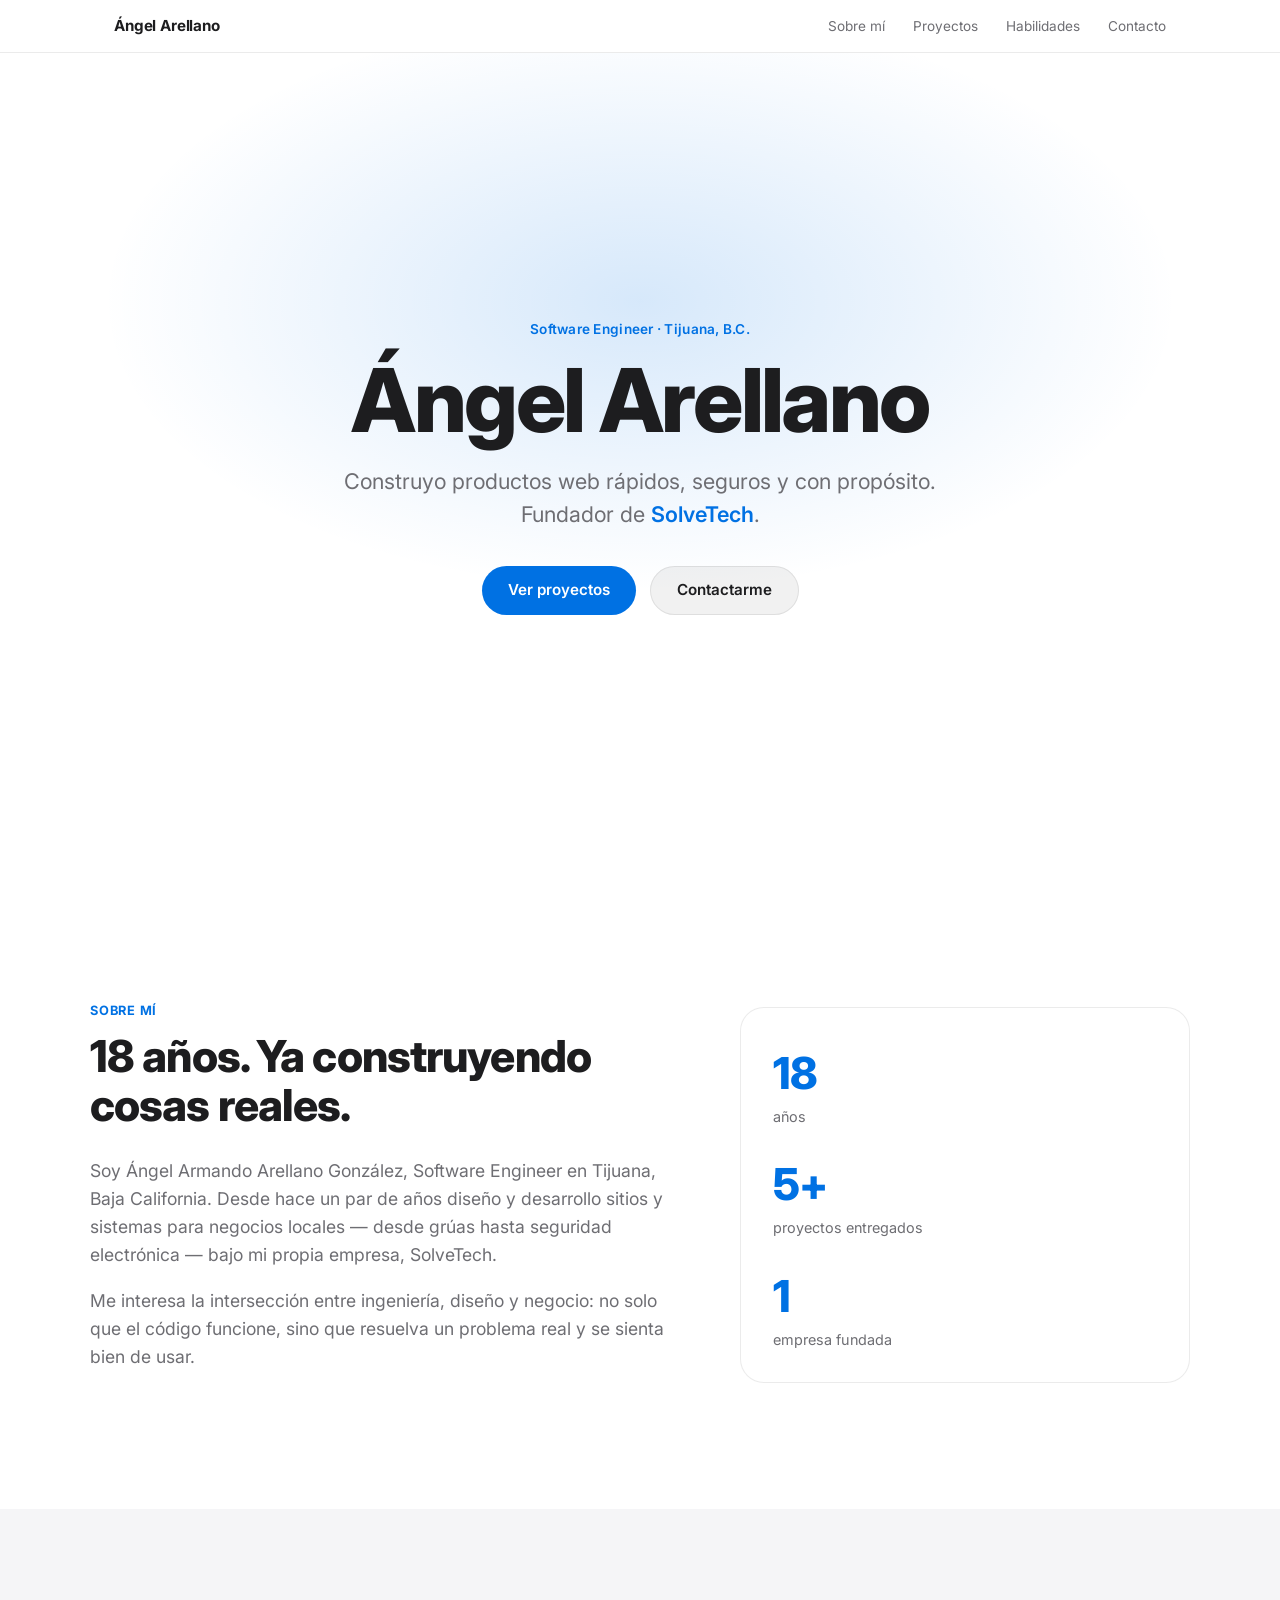
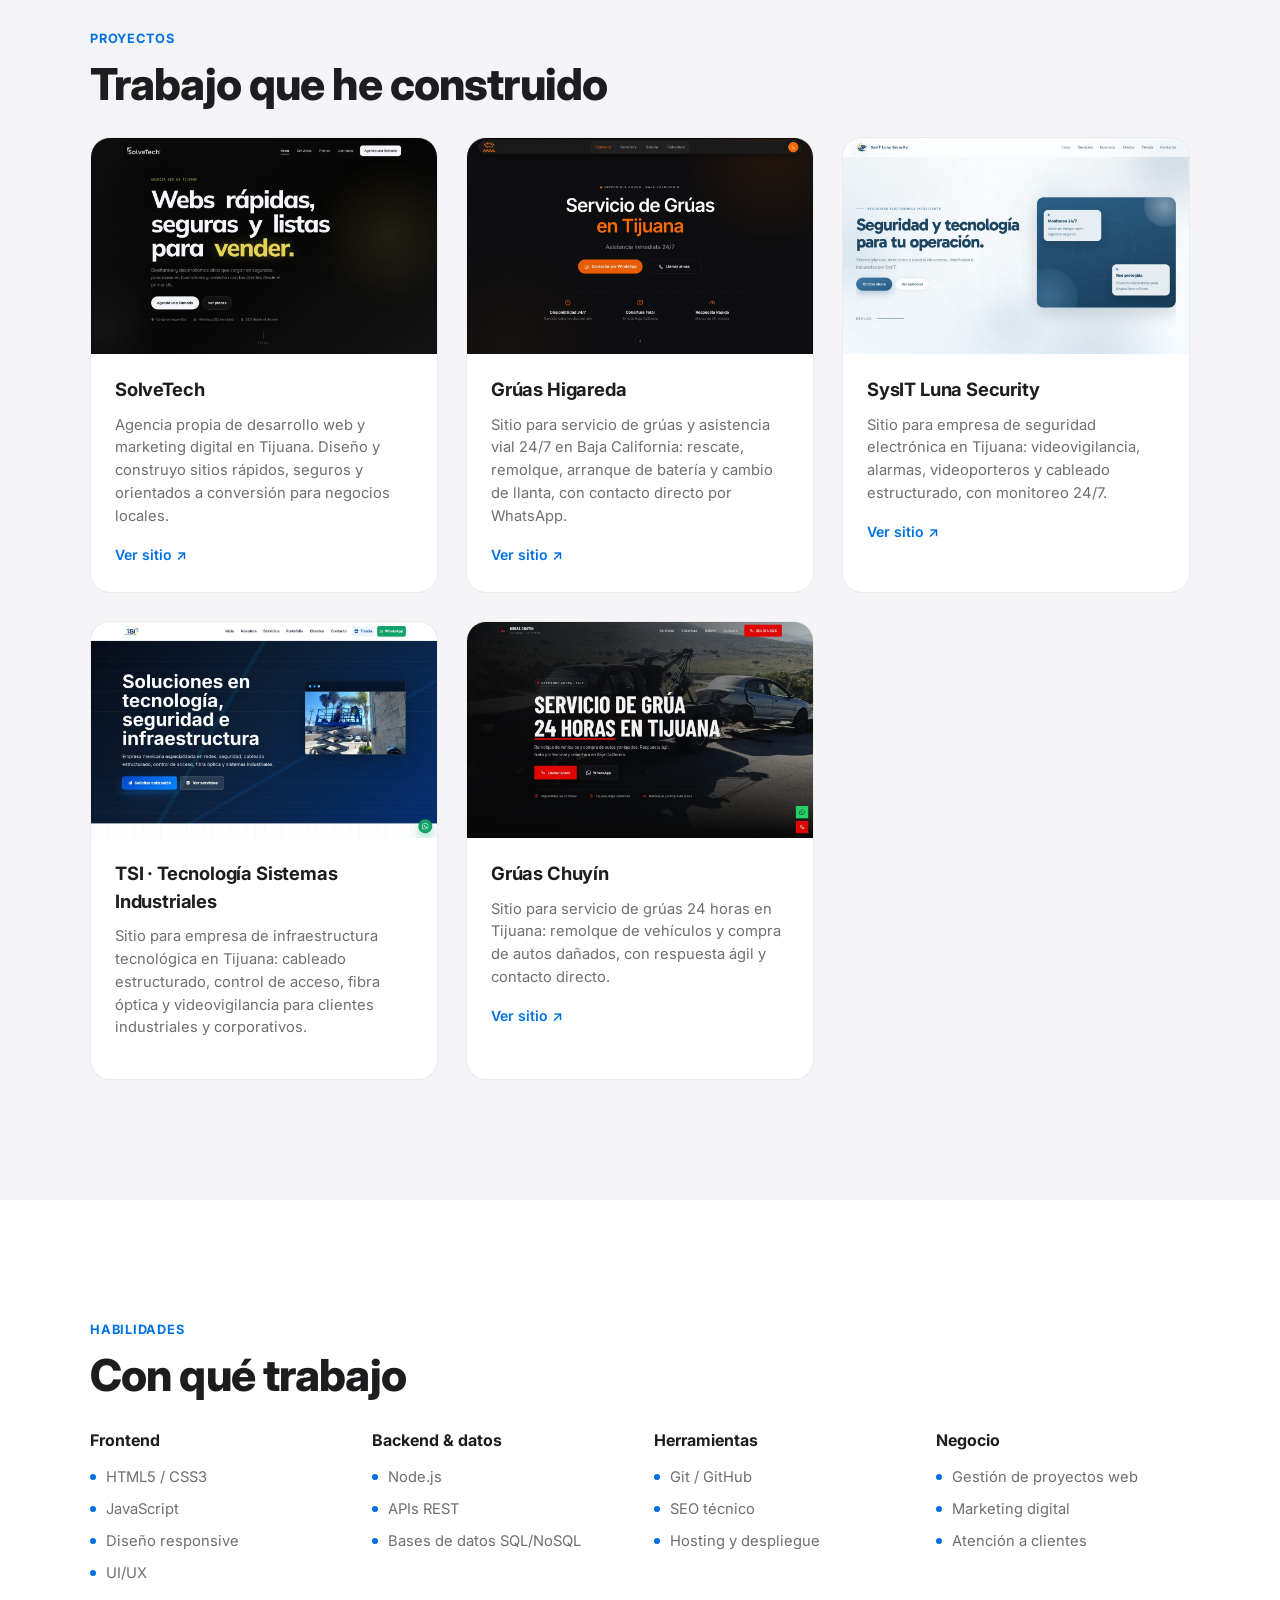
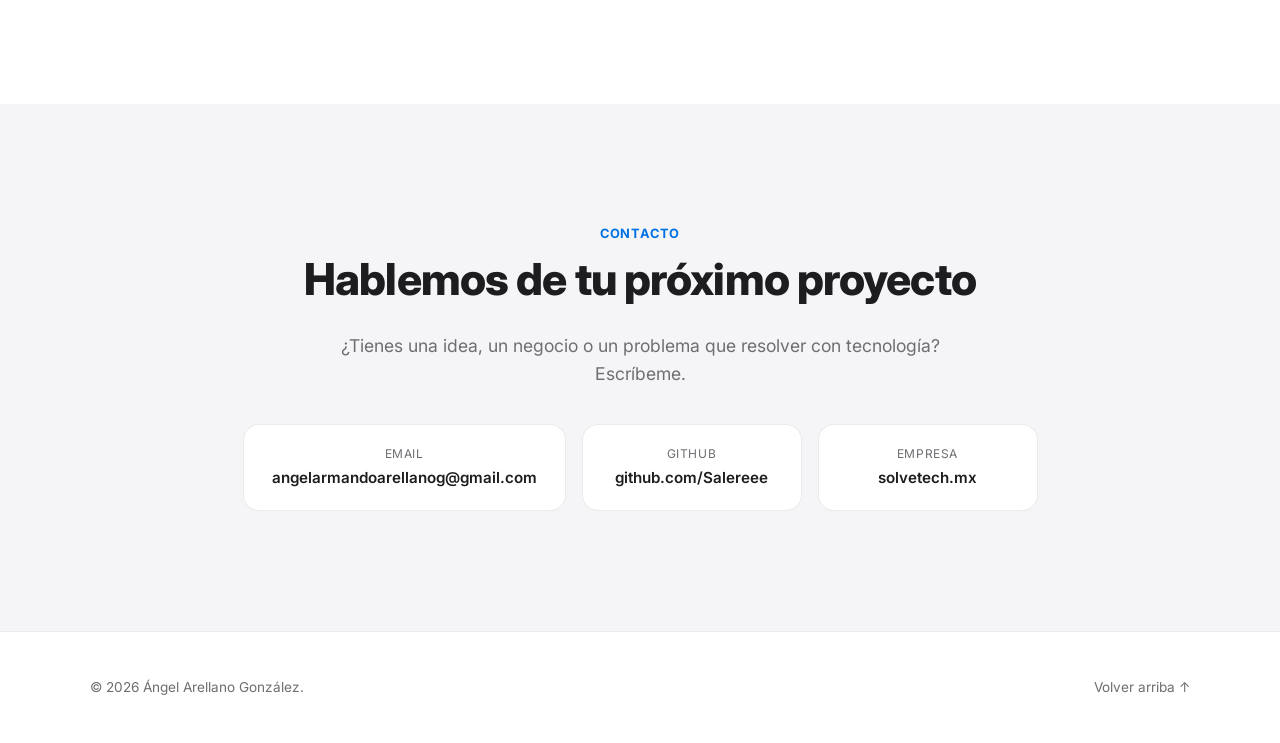
==== portfolio/index.html @ af3de3b6 "Agrega portafolio personal estilo Apple en /portfolio Sitio independiente con bio, proyectos (SolveT" ====
<!DOCTYPE html>
<html lang="es">
<head>
<meta charset="UTF-8">
<meta name="viewport" content="width=device-width, initial-scale=1.0">
<title>Ángel Arellano · Software Engineer</title>
<meta name="description" content="Portafolio personal de Ángel Armando Arellano González, Software Engineer y fundador de SolveTech, con sede en Tijuana, Baja California.">
<link rel="icon" href="../LogoTransparentecClaro.ico">
<link rel="preconnect" href="https://fonts.googleapis.com">
<link rel="preconnect" href="https://fonts.gstatic.com" crossorigin>
<link href="https://fonts.googleapis.com/css2?family=Inter:wght@400;500;600;700;800&display=swap" rel="stylesheet">
<link rel="stylesheet" href="styles.css">
</head>
<body>

<nav class="nav" id="nav">
  <div class="nav-inner">
    <a href="#top" class="nav-brand">Ángel Arellano</a>
    <button class="nav-toggle" id="navToggle" aria-label="Abrir menú" aria-expanded="false">
      <span></span><span></span><span></span>
    </button>
    <div class="nav-links" id="navLinks">
      <a href="#about">Sobre mí</a>
      <a href="#work">Proyectos</a>
      <a href="#skills">Habilidades</a>
      <a href="#contact">Contacto</a>
    </div>
  </div>
</nav>

<header class="hero" id="top">
  <div class="hero-inner">
    <p class="eyebrow reveal">Software Engineer · Tijuana, B.C.</p>
    <h1 class="hero-title reveal">Ángel Arellano</h1>
    <p class="hero-sub reveal">Construyo productos web rápidos, seguros y con propósito.<br>Fundador de <a href="https://solvetech.mx" target="_blank" rel="noopener">SolveTech</a>.</p>
    <div class="hero-actions reveal">
      <a href="#work" class="btn btn-primary">Ver proyectos</a>
      <a href="#contact" class="btn btn-secondary">Contactarme</a>
    </div>
  </div>
  <div class="hero-glow" aria-hidden="true"></div>
</header>

<main>

  <section class="section" id="about">
    <div class="section-inner about-grid">
      <div class="about-copy reveal">
        <p class="section-eyebrow">Sobre mí</p>
        <h2>18 años. Ya construyendo cosas reales.</h2>
        <p class="lead">Soy Ángel Armando Arellano González, Software Engineer en Tijuana, Baja California. Desde hace un par de años diseño y desarrollo sitios y sistemas para negocios locales — desde grúas hasta seguridad electrónica — bajo mi propia empresa, SolveTech.</p>
        <p class="lead">Me interesa la intersección entre ingeniería, diseño y negocio: no solo que el código funcione, sino que resuelva un problema real y se sienta bien de usar.</p>
      </div>
      <div class="about-card reveal">
        <div class="stat">
          <span class="stat-num">18</span>
          <span class="stat-label">años</span>
        </div>
        <div class="stat">
          <span class="stat-num">5+</span>
          <span class="stat-label">proyectos entregados</span>
        </div>
        <div class="stat">
          <span class="stat-num">1</span>
          <span class="stat-label">empresa fundada</span>
        </div>
      </div>
    </div>
  </section>

  <section class="section section-alt" id="work">
    <div class="section-inner">
      <p class="section-eyebrow reveal">Proyectos</p>
      <h2 class="reveal">Trabajo que he construido</h2>
      <div class="work-grid">

        <article class="work-card reveal">
          <a href="https://solvetech.mx" target="_blank" rel="noopener" class="work-media">
            <img src="assets/images/solvetech.jpg" alt="Sitio web de SolveTech" loading="lazy">
          </a>
          <div class="work-body">
            <h3>SolveTech</h3>
            <p>Agencia propia de desarrollo web y marketing digital en Tijuana. Diseño y construyo sitios rápidos, seguros y orientados a conversión para negocios locales.</p>
            <a href="https://solvetech.mx" target="_blank" rel="noopener" class="work-link">Ver sitio ↗</a>
          </div>
        </article>

        <article class="work-card reveal">
          <a href="https://gruashigareda.com" target="_blank" rel="noopener" class="work-media">
            <img src="assets/images/higareda.jpg" alt="Sitio web de Grúas Higareda" loading="lazy">
          </a>
          <div class="work-body">
            <h3>Grúas Higareda</h3>
            <p>Sitio para servicio de grúas y asistencia vial 24/7 en Baja California: rescate, remolque, arranque de batería y cambio de llanta, con contacto directo por WhatsApp.</p>
            <a href="https://gruashigareda.com" target="_blank" rel="noopener" class="work-link">Ver sitio ↗</a>
          </div>
        </article>

        <article class="work-card reveal">
          <a href="https://sysitseguridad.com.mx" target="_blank" rel="noopener" class="work-media">
            <img src="assets/images/sysit.jpg" alt="Sitio web de SysIT Luna Security" loading="lazy">
          </a>
          <div class="work-body">
            <h3>SysIT Luna Security</h3>
            <p>Sitio para empresa de seguridad electrónica en Tijuana: videovigilancia, alarmas, videoporteros y cableado estructurado, con monitoreo 24/7.</p>
            <a href="https://sysitseguridad.com.mx" target="_blank" rel="noopener" class="work-link">Ver sitio ↗</a>
          </div>
        </article>

        <article class="work-card reveal">
          <div class="work-media">
            <img src="assets/images/tsi.jpg" alt="Sitio web de TSI Tijuana" loading="lazy">
          </div>
          <div class="work-body">
            <h3>TSI · Tecnología Sistemas Industriales</h3>
            <p>Sitio para empresa de infraestructura tecnológica en Tijuana: cableado estructurado, control de acceso, fibra óptica y videovigilancia para clientes industriales y corporativos.</p>
          </div>
        </article>

        <article class="work-card reveal">
          <a href="https://gruaschuyin.com.mx" target="_blank" rel="noopener" class="work-media">
            <img src="assets/images/chuyin.jpg" alt="Sitio web de Grúas Chuyín" loading="lazy">
          </a>
          <div class="work-body">
            <h3>Grúas Chuyín</h3>
            <p>Sitio para servicio de grúas 24 horas en Tijuana: remolque de vehículos y compra de autos dañados, con respuesta ágil y contacto directo.</p>
            <a href="https://gruaschuyin.com.mx" target="_blank" rel="noopener" class="work-link">Ver sitio ↗</a>
          </div>
        </article>

      </div>
    </div>
  </section>

  <section class="section" id="skills">
    <div class="section-inner">
      <p class="section-eyebrow reveal">Habilidades</p>
      <h2 class="reveal">Con qué trabajo</h2>
      <div class="skills-grid">
        <div class="skill-group reveal">
          <h3>Frontend</h3>
          <ul>
            <li>HTML5 / CSS3</li>
            <li>JavaScript</li>
            <li>Diseño responsive</li>
            <li>UI/UX</li>
          </ul>
        </div>
        <div class="skill-group reveal">
          <h3>Backend & datos</h3>
          <ul>
            <li>Node.js</li>
            <li>APIs REST</li>
            <li>Bases de datos SQL/NoSQL</li>
          </ul>
        </div>
        <div class="skill-group reveal">
          <h3>Herramientas</h3>
          <ul>
            <li>Git / GitHub</li>
            <li>SEO técnico</li>
            <li>Hosting y despliegue</li>
          </ul>
        </div>
        <div class="skill-group reveal">
          <h3>Negocio</h3>
          <ul>
            <li>Gestión de proyectos web</li>
            <li>Marketing digital</li>
            <li>Atención a clientes</li>
          </ul>
        </div>
      </div>
    </div>
  </section>

  <section class="section section-alt" id="contact">
    <div class="section-inner contact-inner">
      <p class="section-eyebrow reveal">Contacto</p>
      <h2 class="reveal">Hablemos de tu próximo proyecto</h2>
      <p class="lead reveal">¿Tienes una idea, un negocio o un problema que resolver con tecnología? Escríbeme.</p>
      <div class="contact-links reveal">
        <a href="mailto:angelarmandoarellanog@gmail.com" class="contact-link">
          <span class="contact-label">Email</span>
          <span class="contact-value">angelarmandoarellanog@gmail.com</span>
        </a>
        <a href="https://github.com/Salereee" target="_blank" rel="noopener" class="contact-link">
          <span class="contact-label">GitHub</span>
          <span class="contact-value">github.com/Salereee</span>
        </a>
        <a href="https://solvetech.mx" target="_blank" rel="noopener" class="contact-link">
          <span class="contact-label">Empresa</span>
          <span class="contact-value">solvetech.mx</span>
        </a>
      </div>
    </div>
  </section>

</main>

<footer class="footer">
  <div class="section-inner footer-inner">
    <p>&copy; <span id="year"></span> Ángel Arellano González.</p>
    <a href="#top">Volver arriba ↑</a>
  </div>
</footer>

<script src="script.js"></script>
</body>
</html>
---- portfolio/styles.css ----
:root {
  --bg: #ffffff;
  --bg-alt: #f5f5f7;
  --text: #1d1d1f;
  --text-muted: #6e6e73;
  --accent: #0071e3;
  --border: rgba(0, 0, 0, 0.08);
  --card-bg: #ffffff;
  --nav-bg: rgba(255, 255, 255, 0.7);
  --ease-spring: cubic-bezier(0.22, 1, 0.36, 1);
  --ease-out: cubic-bezier(0.16, 1, 0.3, 1);
}

@media (prefers-color-scheme: dark) {
  :root:not([data-theme="light"]) {
    --bg: #000000;
    --bg-alt: #0a0a0c;
    --text: #f5f5f7;
    --text-muted: #a1a1a6;
    --accent: #2997ff;
    --border: rgba(255, 255, 255, 0.1);
    --card-bg: #131316;
    --nav-bg: rgba(0, 0, 0, 0.6);
  }
}

* { box-sizing: border-box; }

html { scroll-behavior: smooth; }

body {
  margin: 0;
  background: var(--bg);
  color: var(--text);
  font: 100%/1.5 "Inter", system-ui, -apple-system, "Segoe UI", sans-serif;
  -webkit-font-smoothing: antialiased;
}

a { color: inherit; text-decoration: none; }

img { max-width: 100%; display: block; }

/* ---------- Nav ---------- */

.nav {
  position: sticky;
  top: 0;
  z-index: 100;
  background: var(--nav-bg);
  backdrop-filter: blur(20px) saturate(180%);
  -webkit-backdrop-filter: blur(20px) saturate(180%);
  border-bottom: 1px solid var(--border);
}

.nav-inner {
  max-width: 1100px;
  margin: 0 auto;
  padding: 0 24px;
  height: 52px;
  display: flex;
  align-items: center;
  justify-content: space-between;
}

.nav-brand {
  font-weight: 700;
  font-size: 0.95rem;
  letter-spacing: -0.01em;
}

.nav-links {
  display: flex;
  gap: 28px;
}

.nav-links a {
  font-size: 0.85rem;
  color: var(--text-muted);
  transition: color 200ms var(--ease-out);
}

.nav-links a:hover { color: var(--text); }

.nav-toggle {
  display: none;
  flex-direction: column;
  gap: 4px;
  background: none;
  border: none;
  cursor: pointer;
  padding: 8px;
}

.nav-toggle span {
  width: 20px;
  height: 2px;
  background: var(--text);
  border-radius: 2px;
  transition: transform 250ms var(--ease-spring), opacity 200ms var(--ease-out);
}

/* ---------- Hero ---------- */

.hero {
  position: relative;
  min-height: 92vh;
  display: flex;
  align-items: center;
  justify-content: center;
  text-align: center;
  overflow: hidden;
  padding: 0 24px;
}

.hero-inner {
  position: relative;
  z-index: 2;
  max-width: 720px;
}

.hero-glow {
  position: absolute;
  inset: 0;
  z-index: 1;
  background: radial-gradient(60% 50% at 50% 30%, color-mix(in srgb, var(--accent) 16%, transparent), transparent 70%);
  pointer-events: none;
}

.eyebrow {
  font-size: 0.85rem;
  font-weight: 600;
  letter-spacing: 0.02em;
  color: var(--accent);
  margin: 0 0 16px;
}

.hero-title {
  font-size: clamp(3rem, 9vw, 5.5rem);
  font-weight: 800;
  line-height: 1.02;
  letter-spacing: -0.03em;
  margin: 0 0 20px;
}

.hero-sub {
  font-size: clamp(1.05rem, 2vw, 1.35rem);
  color: var(--text-muted);
  line-height: 1.5;
  margin: 0 0 36px;
}

.hero-sub a {
  color: var(--accent);
  font-weight: 600;
}

.hero-actions {
  display: flex;
  gap: 14px;
  justify-content: center;
  flex-wrap: wrap;
}

/* ---------- Buttons ---------- */

.btn {
  display: inline-flex;
  align-items: center;
  justify-content: center;
  padding: 12px 26px;
  border-radius: 980px;
  font-size: 0.95rem;
  font-weight: 600;
  transition: transform 300ms var(--ease-spring), background 200ms var(--ease-out), opacity 200ms var(--ease-out);
}

.btn:active { transform: scale(0.96); }

.btn-primary {
  background: var(--accent);
  color: #fff;
}

.btn-primary:hover { opacity: 0.88; }

.btn-secondary {
  background: color-mix(in srgb, var(--text) 6%, transparent);
  color: var(--text);
  border: 1px solid var(--border);
}

.btn-secondary:hover { background: color-mix(in srgb, var(--text) 10%, transparent); }

/* ---------- Sections ---------- */

.section { padding: 120px 24px; }

.section-alt { background: var(--bg-alt); }

.section-inner { max-width: 1100px; margin: 0 auto; }

.section-eyebrow {
  font-size: 0.8rem;
  font-weight: 700;
  text-transform: uppercase;
  letter-spacing: 0.06em;
  color: var(--accent);
  margin: 0 0 12px;
}

h2 {
  font-size: clamp(1.9rem, 4vw, 2.75rem);
  font-weight: 800;
  letter-spacing: -0.02em;
  line-height: 1.1;
  margin: 0 0 28px;
}

.lead {
  font-size: 1.1rem;
  color: var(--text-muted);
  max-width: 640px;
  line-height: 1.6;
}

/* ---------- About ---------- */

.about-grid {
  display: grid;
  grid-template-columns: 1.3fr 1fr;
  gap: 64px;
  align-items: center;
}

.about-card {
  display: flex;
  flex-direction: column;
  gap: 24px;
  background: var(--card-bg);
  border: 1px solid var(--border);
  border-radius: 24px;
  padding: 32px;
}

.stat { display: flex; flex-direction: column; }

.stat-num {
  font-size: 2.75rem;
  font-weight: 800;
  letter-spacing: -0.02em;
  color: var(--accent);
}

.stat-label {
  font-size: 0.9rem;
  color: var(--text-muted);
}

/* ---------- Work ---------- */

.work-grid {
  display: grid;
  grid-template-columns: repeat(auto-fit, minmax(300px, 1fr));
  gap: 28px;
}

.work-card {
  background: var(--card-bg);
  border: 1px solid var(--border);
  border-radius: 20px;
  overflow: hidden;
  transition: transform 350ms var(--ease-spring), box-shadow 350ms var(--ease-out);
}

.work-card:hover {
  transform: translateY(-4px);
  box-shadow: 0 20px 40px rgba(0, 0, 0, 0.12);
}

.work-media { display: block; aspect-ratio: 16 / 10; overflow: hidden; }

.work-media img {
  width: 100%;
  height: 100%;
  object-fit: cover;
  object-position: top;
  transition: transform 500ms var(--ease-out);
}

.work-card:hover .work-media img { transform: scale(1.04); }

.work-body { padding: 22px 24px 26px; }

.work-body h3 {
  font-size: 1.15rem;
  font-weight: 700;
  letter-spacing: -0.01em;
  margin: 0 0 10px;
}

.work-body p {
  font-size: 0.92rem;
  color: var(--text-muted);
  line-height: 1.55;
  margin: 0 0 14px;
}

.work-link {
  font-size: 0.88rem;
  font-weight: 600;
  color: var(--accent);
}

/* ---------- Skills ---------- */

.skills-grid {
  display: grid;
  grid-template-columns: repeat(auto-fit, minmax(200px, 1fr));
  gap: 28px;
}

.skill-group h3 {
  font-size: 1rem;
  font-weight: 700;
  margin: 0 0 14px;
}

.skill-group ul {
  list-style: none;
  margin: 0;
  padding: 0;
  display: flex;
  flex-direction: column;
  gap: 10px;
}

.skill-group li {
  font-size: 0.92rem;
  color: var(--text-muted);
  padding-left: 16px;
  position: relative;
}

.skill-group li::before {
  content: "";
  position: absolute;
  left: 0;
  top: 0.55em;
  width: 6px;
  height: 6px;
  border-radius: 50%;
  background: var(--accent);
}

/* ---------- Contact ---------- */

.contact-inner { text-align: center; }

.contact-inner .lead { margin-left: auto; margin-right: auto; }

.contact-links {
  display: flex;
  flex-wrap: wrap;
  gap: 16px;
  justify-content: center;
  margin-top: 36px;
}

.contact-link {
  display: flex;
  flex-direction: column;
  gap: 4px;
  padding: 20px 28px;
  border-radius: 16px;
  background: var(--card-bg);
  border: 1px solid var(--border);
  min-width: 220px;
  transition: transform 300ms var(--ease-spring), border-color 200ms var(--ease-out);
}

.contact-link:hover {
  transform: translateY(-3px);
  border-color: var(--accent);
}

.contact-label {
  font-size: 0.75rem;
  text-transform: uppercase;
  letter-spacing: 0.05em;
  color: var(--text-muted);
}

.contact-value {
  font-size: 0.95rem;
  font-weight: 600;
}

/* ---------- Footer ---------- */

.footer { border-top: 1px solid var(--border); padding: 32px 24px; }

.footer-inner {
  display: flex;
  justify-content: space-between;
  align-items: center;
  flex-wrap: wrap;
  gap: 12px;
  font-size: 0.85rem;
  color: var(--text-muted);
}

/* ---------- Reveal on scroll ---------- */

.reveal {
  opacity: 0;
  transform: translateY(24px);
  transition: opacity 700ms var(--ease-out), transform 700ms var(--ease-spring);
}

.reveal.is-visible {
  opacity: 1;
  transform: translateY(0);
}

/* ---------- Responsive ---------- */

@media (max-width: 720px) {
  .nav-links {
    position: absolute;
    top: 52px;
    left: 0;
    right: 0;
    background: var(--nav-bg);
    backdrop-filter: blur(20px);
    -webkit-backdrop-filter: blur(20px);
    flex-direction: column;
    padding: 16px 24px 24px;
    gap: 18px;
    border-bottom: 1px solid var(--border);
    transform: translateY(-8px);
    opacity: 0;
    pointer-events: none;
    transition: transform 300ms var(--ease-spring), opacity 250ms var(--ease-out);
  }

  .nav-links.is-open {
    transform: translateY(0);
    opacity: 1;
    pointer-events: auto;
  }

  .nav-toggle { display: flex; }

  .about-grid { grid-template-columns: 1fr; gap: 40px; }

  .section { padding: 80px 20px; }
}

/* ---------- Reduced motion & transparency ---------- */

@media (prefers-reduced-motion: reduce) {
  html { scroll-behavior: auto; }

  .reveal {
    transition: opacity 200ms ease;
    transform: none;
  }

  .work-card,
  .btn,
  .contact-link,
  .work-media img,
  .nav-toggle span {
    transition: opacity 200ms ease !important;
    transform: none !important;
  }
}

@media (prefers-reduced-transparency: reduce) {
  .nav,
  .nav-links {
    backdrop-filter: none;
    -webkit-backdrop-filter: none;
    background: var(--bg);
  }
}
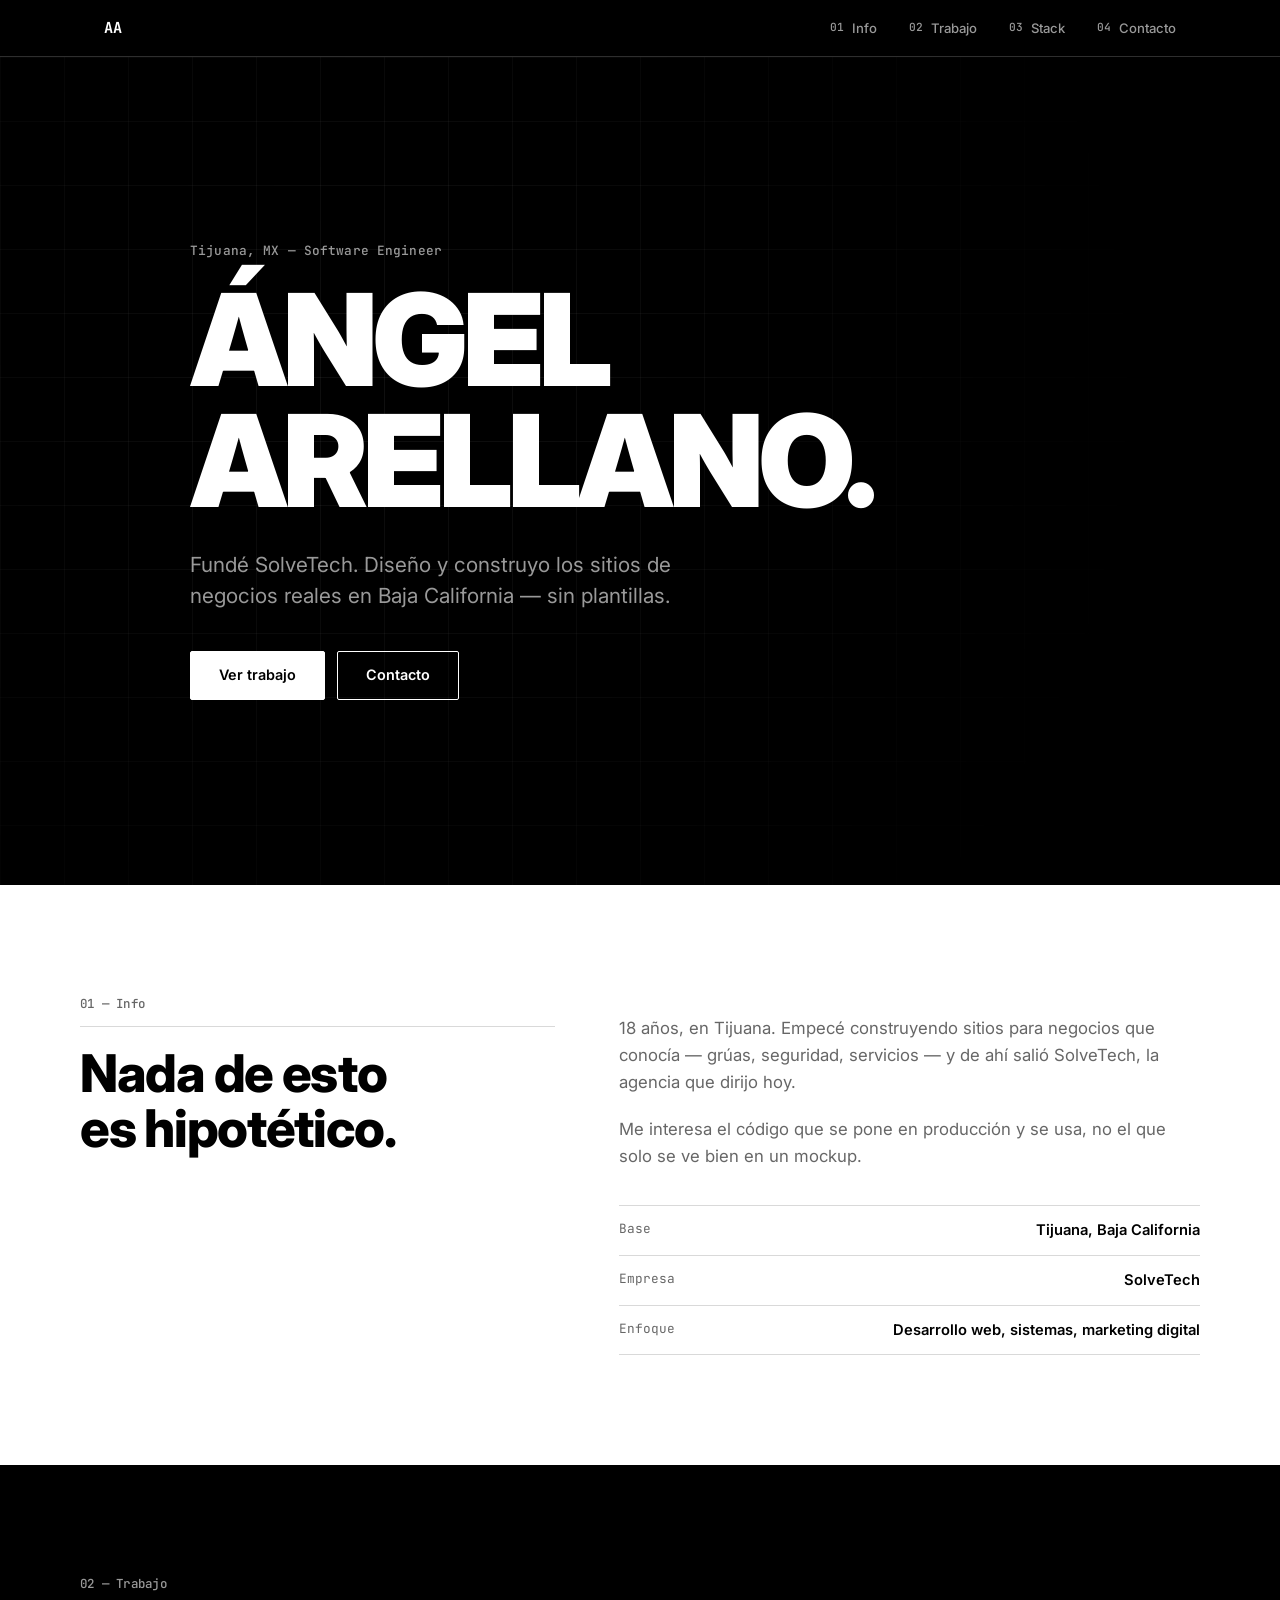
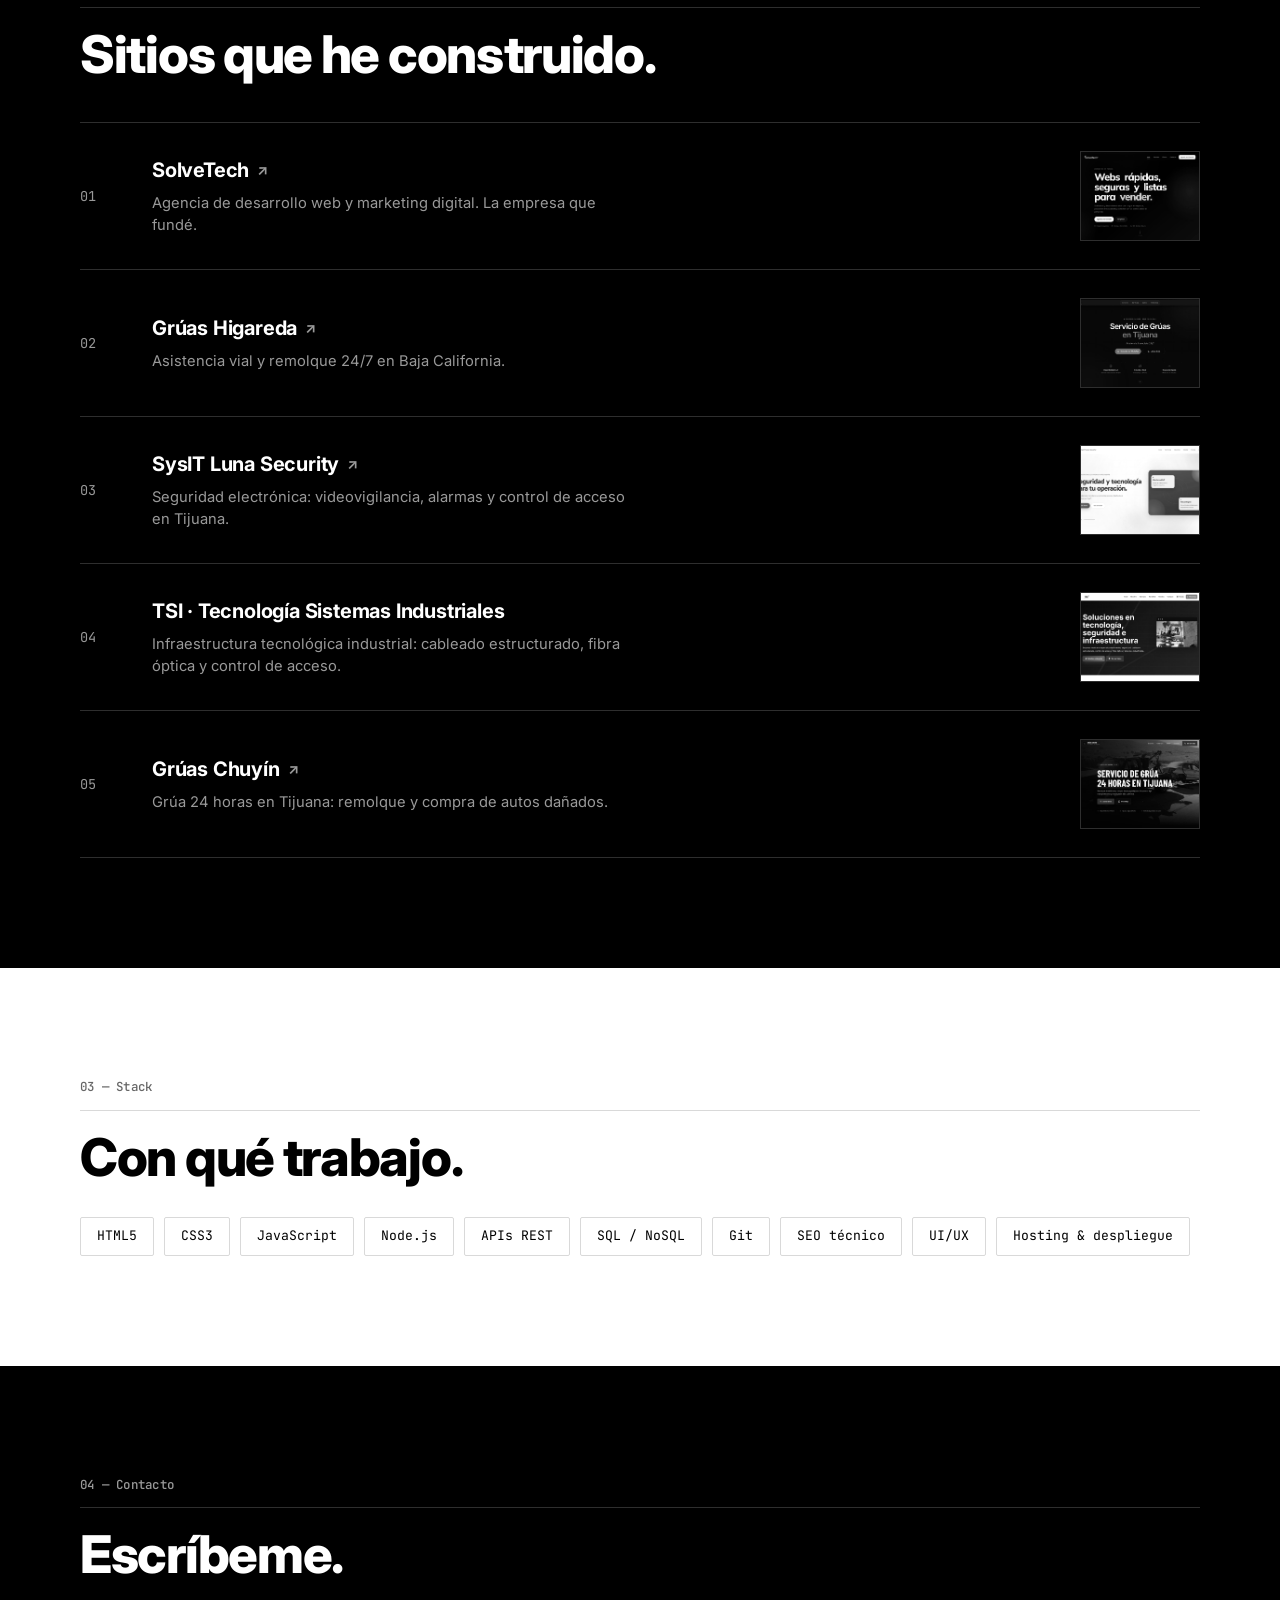
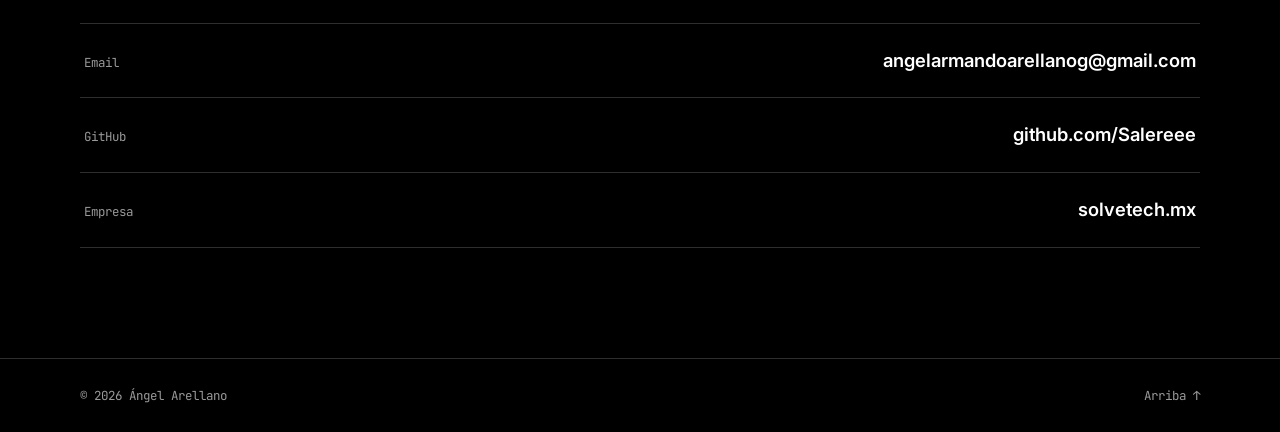
==== commit 69d1fda4: "Rediseña el portafolio: estilo editorial blanco/negro Reemplaza la paleta azul/glass y las tarjetas " ====
--- a/portfolio/index.html
+++ b/portfolio/index.html
@@ -3,196 +3,173 @@
 <head>
 <meta charset="UTF-8">
 <meta name="viewport" content="width=device-width, initial-scale=1.0">
-<title>Ángel Arellano · Software Engineer</title>
-<meta name="description" content="Portafolio personal de Ángel Armando Arellano González, Software Engineer y fundador de SolveTech, con sede en Tijuana, Baja California.">
+<title>Ángel Arellano</title>
+<meta name="description" content="Ángel Arellano — Software Engineer en Tijuana. Fundador de SolveTech.">
 <link rel="icon" href="../LogoTransparentecClaro.ico">
 <link rel="preconnect" href="https://fonts.googleapis.com">
 <link rel="preconnect" href="https://fonts.gstatic.com" crossorigin>
-<link href="https://fonts.googleapis.com/css2?family=Inter:wght@400;500;600;700;800&display=swap" rel="stylesheet">
+<link href="https://fonts.googleapis.com/css2?family=Inter:wght@400;500;600;800;900&family=JetBrains+Mono:wght@400;500;700&display=swap" rel="stylesheet">
 <link rel="stylesheet" href="styles.css">
 </head>
 <body>
 
 <nav class="nav" id="nav">
   <div class="nav-inner">
-    <a href="#top" class="nav-brand">Ángel Arellano</a>
+    <a href="#top" class="nav-brand">AA</a>
     <button class="nav-toggle" id="navToggle" aria-label="Abrir menú" aria-expanded="false">
-      <span></span><span></span><span></span>
+      <span></span><span></span>
     </button>
     <div class="nav-links" id="navLinks">
-      <a href="#about">Sobre mí</a>
-      <a href="#work">Proyectos</a>
-      <a href="#skills">Habilidades</a>
-      <a href="#contact">Contacto</a>
+      <a href="#about"><span class="idx">01</span>Info</a>
+      <a href="#work"><span class="idx">02</span>Trabajo</a>
+      <a href="#stack"><span class="idx">03</span>Stack</a>
+      <a href="#contact"><span class="idx">04</span>Contacto</a>
     </div>
   </div>
 </nav>
 
 <header class="hero" id="top">
+  <div class="hero-grid" aria-hidden="true"></div>
   <div class="hero-inner">
-    <p class="eyebrow reveal">Software Engineer · Tijuana, B.C.</p>
-    <h1 class="hero-title reveal">Ángel Arellano</h1>
-    <p class="hero-sub reveal">Construyo productos web rápidos, seguros y con propósito.<br>Fundador de <a href="https://solvetech.mx" target="_blank" rel="noopener">SolveTech</a>.</p>
+    <p class="mono eyebrow reveal">Tijuana, MX — Software Engineer</p>
+    <h1 class="hero-title reveal">Ángel<br>Arellano.</h1>
+    <p class="hero-sub reveal">Fundé SolveTech. Diseño y construyo los sitios de negocios reales en Baja California — sin plantillas.</p>
     <div class="hero-actions reveal">
-      <a href="#work" class="btn btn-primary">Ver proyectos</a>
-      <a href="#contact" class="btn btn-secondary">Contactarme</a>
+      <a href="#work" class="btn btn-solid">Ver trabajo</a>
+      <a href="#contact" class="btn btn-line">Contacto</a>
     </div>
   </div>
-  <div class="hero-glow" aria-hidden="true"></div>
 </header>
 
 <main>
 
-  <section class="section" id="about">
+  <section class="section section-light" id="about">
     <div class="section-inner about-grid">
+      <div class="reveal">
+        <p class="mono section-eyebrow">01 — Info</p>
+        <h2>Nada de esto es hipotético.</h2>
+      </div>
       <div class="about-copy reveal">
-        <p class="section-eyebrow">Sobre mí</p>
-        <h2>18 años. Ya construyendo cosas reales.</h2>
-        <p class="lead">Soy Ángel Armando Arellano González, Software Engineer en Tijuana, Baja California. Desde hace un par de años diseño y desarrollo sitios y sistemas para negocios locales — desde grúas hasta seguridad electrónica — bajo mi propia empresa, SolveTech.</p>
-        <p class="lead">Me interesa la intersección entre ingeniería, diseño y negocio: no solo que el código funcione, sino que resuelva un problema real y se sienta bien de usar.</p>
-      </div>
-      <div class="about-card reveal">
-        <div class="stat">
-          <span class="stat-num">18</span>
-          <span class="stat-label">años</span>
-        </div>
-        <div class="stat">
-          <span class="stat-num">5+</span>
-          <span class="stat-label">proyectos entregados</span>
-        </div>
-        <div class="stat">
-          <span class="stat-num">1</span>
-          <span class="stat-label">empresa fundada</span>
-        </div>
+        <p class="lead">18 años, en Tijuana. Empecé construyendo sitios para negocios que conocía — grúas, seguridad, servicios — y de ahí salió SolveTech, la agencia que dirijo hoy.</p>
+        <p class="lead">Me interesa el código que se pone en producción y se usa, no el que solo se ve bien en un mockup.</p>
+        <dl class="facts">
+          <div class="facts-row"><dt>Base</dt><dd>Tijuana, Baja California</dd></div>
+          <div class="facts-row"><dt>Empresa</dt><dd>SolveTech</dd></div>
+          <div class="facts-row"><dt>Enfoque</dt><dd>Desarrollo web, sistemas, marketing digital</dd></div>
+        </dl>
       </div>
     </div>
   </section>
 
-  <section class="section section-alt" id="work">
+  <section class="section" id="work">
     <div class="section-inner">
-      <p class="section-eyebrow reveal">Proyectos</p>
-      <h2 class="reveal">Trabajo que he construido</h2>
-      <div class="work-grid">
+      <p class="mono section-eyebrow reveal">02 — Trabajo</p>
+      <h2 class="reveal">Sitios que he construido.</h2>
 
-        <article class="work-card reveal">
-          <a href="https://solvetech.mx" target="_blank" rel="noopener" class="work-media">
-            <img src="assets/images/solvetech.jpg" alt="Sitio web de SolveTech" loading="lazy">
+      <ul class="work-list">
+
+        <li class="work-row reveal">
+          <span class="work-idx mono">01</span>
+          <div class="work-main">
+            <h3><a href="https://solvetech.mx" target="_blank" rel="noopener">SolveTech <span class="arrow">↗</span></a></h3>
+            <p>Agencia de desarrollo web y marketing digital. La empresa que fundé.</p>
+          </div>
+          <a href="https://solvetech.mx" target="_blank" rel="noopener" class="work-thumb">
+            <img src="assets/images/solvetech.jpg" alt="SolveTech" loading="lazy">
           </a>
-          <div class="work-body">
-            <h3>SolveTech</h3>
-            <p>Agencia propia de desarrollo web y marketing digital en Tijuana. Diseño y construyo sitios rápidos, seguros y orientados a conversión para negocios locales.</p>
-            <a href="https://solvetech.mx" target="_blank" rel="noopener" class="work-link">Ver sitio ↗</a>
+        </li>
+
+        <li class="work-row reveal">
+          <span class="work-idx mono">02</span>
+          <div class="work-main">
+            <h3><a href="https://gruashigareda.com" target="_blank" rel="noopener">Grúas Higareda <span class="arrow">↗</span></a></h3>
+            <p>Asistencia vial y remolque 24/7 en Baja California.</p>
           </div>
-        </article>
+          <a href="https://gruashigareda.com" target="_blank" rel="noopener" class="work-thumb">
+            <img src="assets/images/higareda.jpg" alt="Grúas Higareda" loading="lazy">
+          </a>
+        </li>
 
-        <article class="work-card reveal">
-          <a href="https://gruashigareda.com" target="_blank" rel="noopener" class="work-media">
-            <img src="assets/images/higareda.jpg" alt="Sitio web de Grúas Higareda" loading="lazy">
+        <li class="work-row reveal">
+          <span class="work-idx mono">03</span>
+          <div class="work-main">
+            <h3><a href="https://sysitseguridad.com.mx" target="_blank" rel="noopener">SysIT Luna Security <span class="arrow">↗</span></a></h3>
+            <p>Seguridad electrónica: videovigilancia, alarmas y control de acceso en Tijuana.</p>
+          </div>
+          <a href="https://sysitseguridad.com.mx" target="_blank" rel="noopener" class="work-thumb">
+            <img src="assets/images/sysit.jpg" alt="SysIT Luna Security" loading="lazy">
           </a>
-          <div class="work-body">
-            <h3>Grúas Higareda</h3>
-            <p>Sitio para servicio de grúas y asistencia vial 24/7 en Baja California: rescate, remolque, arranque de batería y cambio de llanta, con contacto directo por WhatsApp.</p>
-            <a href="https://gruashigareda.com" target="_blank" rel="noopener" class="work-link">Ver sitio ↗</a>
+        </li>
+
+        <li class="work-row reveal">
+          <span class="work-idx mono">04</span>
+          <div class="work-main">
+            <h3>TSI · Tecnología Sistemas Industriales</h3>
+            <p>Infraestructura tecnológica industrial: cableado estructurado, fibra óptica y control de acceso.</p>
           </div>
-        </article>
+          <span class="work-thumb work-thumb-static">
+            <img src="assets/images/tsi.jpg" alt="TSI Tijuana" loading="lazy">
+          </span>
+        </li>
 
-        <article class="work-card reveal">
-          <a href="https://sysitseguridad.com.mx" target="_blank" rel="noopener" class="work-media">
-            <img src="assets/images/sysit.jpg" alt="Sitio web de SysIT Luna Security" loading="lazy">
+        <li class="work-row reveal">
+          <span class="work-idx mono">05</span>
+          <div class="work-main">
+            <h3><a href="https://gruaschuyin.com.mx" target="_blank" rel="noopener">Grúas Chuyín <span class="arrow">↗</span></a></h3>
+            <p>Grúa 24 horas en Tijuana: remolque y compra de autos dañados.</p>
+          </div>
+          <a href="https://gruaschuyin.com.mx" target="_blank" rel="noopener" class="work-thumb">
+            <img src="assets/images/chuyin.jpg" alt="Grúas Chuyín" loading="lazy">
           </a>
-          <div class="work-body">
-            <h3>SysIT Luna Security</h3>
-            <p>Sitio para empresa de seguridad electrónica en Tijuana: videovigilancia, alarmas, videoporteros y cableado estructurado, con monitoreo 24/7.</p>
-            <a href="https://sysitseguridad.com.mx" target="_blank" rel="noopener" class="work-link">Ver sitio ↗</a>
-          </div>
-        </article>
+        </li>
 
-        <article class="work-card reveal">
-          <div class="work-media">
-            <img src="assets/images/tsi.jpg" alt="Sitio web de TSI Tijuana" loading="lazy">
-          </div>
-          <div class="work-body">
-            <h3>TSI · Tecnología Sistemas Industriales</h3>
-            <p>Sitio para empresa de infraestructura tecnológica en Tijuana: cableado estructurado, control de acceso, fibra óptica y videovigilancia para clientes industriales y corporativos.</p>
-          </div>
-        </article>
+      </ul>
+    </div>
+  </section>
 
-        <article class="work-card reveal">
-          <a href="https://gruaschuyin.com.mx" target="_blank" rel="noopener" class="work-media">
-            <img src="assets/images/chuyin.jpg" alt="Sitio web de Grúas Chuyín" loading="lazy">
-          </a>
-          <div class="work-body">
-            <h3>Grúas Chuyín</h3>
-            <p>Sitio para servicio de grúas 24 horas en Tijuana: remolque de vehículos y compra de autos dañados, con respuesta ágil y contacto directo.</p>
-            <a href="https://gruaschuyin.com.mx" target="_blank" rel="noopener" class="work-link">Ver sitio ↗</a>
-          </div>
-        </article>
-
+  <section class="section section-light" id="stack">
+    <div class="section-inner">
+      <p class="mono section-eyebrow reveal">03 — Stack</p>
+      <h2 class="reveal">Con qué trabajo.</h2>
+      <div class="tags reveal">
+        <span class="tag">HTML5</span>
+        <span class="tag">CSS3</span>
+        <span class="tag">JavaScript</span>
+        <span class="tag">Node.js</span>
+        <span class="tag">APIs REST</span>
+        <span class="tag">SQL / NoSQL</span>
+        <span class="tag">Git</span>
+        <span class="tag">SEO técnico</span>
+        <span class="tag">UI/UX</span>
+        <span class="tag">Hosting &amp; despliegue</span>
       </div>
     </div>
   </section>
 
-  <section class="section" id="skills">
+  <section class="section" id="contact">
     <div class="section-inner">
-      <p class="section-eyebrow reveal">Habilidades</p>
-      <h2 class="reveal">Con qué trabajo</h2>
-      <div class="skills-grid">
-        <div class="skill-group reveal">
-          <h3>Frontend</h3>
-          <ul>
-            <li>HTML5 / CSS3</li>
-            <li>JavaScript</li>
-            <li>Diseño responsive</li>
-            <li>UI/UX</li>
-          </ul>
-        </div>
-        <div class="skill-group reveal">
-          <h3>Backend & datos</h3>
-          <ul>
-            <li>Node.js</li>
-            <li>APIs REST</li>
-            <li>Bases de datos SQL/NoSQL</li>
-          </ul>
-        </div>
-        <div class="skill-group reveal">
-          <h3>Herramientas</h3>
-          <ul>
-            <li>Git / GitHub</li>
-            <li>SEO técnico</li>
-            <li>Hosting y despliegue</li>
-          </ul>
-        </div>
-        <div class="skill-group reveal">
-          <h3>Negocio</h3>
-          <ul>
-            <li>Gestión de proyectos web</li>
-            <li>Marketing digital</li>
-            <li>Atención a clientes</li>
-          </ul>
-        </div>
-      </div>
-    </div>
-  </section>
-
-  <section class="section section-alt" id="contact">
-    <div class="section-inner contact-inner">
-      <p class="section-eyebrow reveal">Contacto</p>
-      <h2 class="reveal">Hablemos de tu próximo proyecto</h2>
-      <p class="lead reveal">¿Tienes una idea, un negocio o un problema que resolver con tecnología? Escríbeme.</p>
-      <div class="contact-links reveal">
-        <a href="mailto:angelarmandoarellanog@gmail.com" class="contact-link">
-          <span class="contact-label">Email</span>
-          <span class="contact-value">angelarmandoarellanog@gmail.com</span>
-        </a>
-        <a href="https://github.com/Salereee" target="_blank" rel="noopener" class="contact-link">
-          <span class="contact-label">GitHub</span>
-          <span class="contact-value">github.com/Salereee</span>
-        </a>
-        <a href="https://solvetech.mx" target="_blank" rel="noopener" class="contact-link">
-          <span class="contact-label">Empresa</span>
-          <span class="contact-value">solvetech.mx</span>
-        </a>
-      </div>
+      <p class="mono section-eyebrow reveal">04 — Contacto</p>
+      <h2 class="reveal">Escríbeme.</h2>
+      <ul class="contact-list">
+        <li class="reveal">
+          <a href="mailto:angelarmandoarellanog@gmail.com">
+            <span class="mono">Email</span>
+            <span class="contact-value">angelarmandoarellanog@gmail.com</span>
+          </a>
+        </li>
+        <li class="reveal">
+          <a href="https://github.com/Salereee" target="_blank" rel="noopener">
+            <span class="mono">GitHub</span>
+            <span class="contact-value">github.com/Salereee</span>
+          </a>
+        </li>
+        <li class="reveal">
+          <a href="https://solvetech.mx" target="_blank" rel="noopener">
+            <span class="mono">Empresa</span>
+            <span class="contact-value">solvetech.mx</span>
+          </a>
+        </li>
+      </ul>
     </div>
   </section>
 
@@ -200,8 +177,8 @@
 
 <footer class="footer">
   <div class="section-inner footer-inner">
-    <p>&copy; <span id="year"></span> Ángel Arellano González.</p>
-    <a href="#top">Volver arriba ↑</a>
+    <span class="mono">© <span id="year"></span> Ángel Arellano</span>
+    <a href="#top" class="mono">Arriba ↑</a>
   </div>
 </footer>
 
--- a/portfolio/styles.css
+++ b/portfolio/styles.css
@@ -1,44 +1,46 @@
 :root {
-  --bg: #ffffff;
-  --bg-alt: #f5f5f7;
-  --text: #1d1d1f;
-  --text-muted: #6e6e73;
-  --accent: #0071e3;
-  --border: rgba(0, 0, 0, 0.08);
-  --card-bg: #ffffff;
-  --nav-bg: rgba(255, 255, 255, 0.7);
+  --black: #000000;
+  --white: #ffffff;
+  --line-on-black: rgba(255, 255, 255, 0.18);
+  --line-on-white: rgba(0, 0, 0, 0.15);
+  --muted-on-black: rgba(255, 255, 255, 0.6);
+  --muted-on-white: rgba(0, 0, 0, 0.6);
   --ease-spring: cubic-bezier(0.22, 1, 0.36, 1);
   --ease-out: cubic-bezier(0.16, 1, 0.3, 1);
 }
 
-@media (prefers-color-scheme: dark) {
-  :root:not([data-theme="light"]) {
-    --bg: #000000;
-    --bg-alt: #0a0a0c;
-    --text: #f5f5f7;
-    --text-muted: #a1a1a6;
-    --accent: #2997ff;
-    --border: rgba(255, 255, 255, 0.1);
-    --card-bg: #131316;
-    --nav-bg: rgba(0, 0, 0, 0.6);
-  }
-}
-
 * { box-sizing: border-box; }
 
 html { scroll-behavior: smooth; }
 
 body {
   margin: 0;
-  background: var(--bg);
-  color: var(--text);
-  font: 100%/1.5 "Inter", system-ui, -apple-system, "Segoe UI", sans-serif;
+  background: var(--black);
+  color: var(--white);
+  font: 100%/1.4 "Inter", system-ui, -apple-system, "Segoe UI", sans-serif;
   -webkit-font-smoothing: antialiased;
 }
 
 a { color: inherit; text-decoration: none; }
 
 img { max-width: 100%; display: block; }
+
+.mono {
+  font-family: "JetBrains Mono", ui-monospace, monospace;
+}
+
+/* ---------- Sections: alternating black / white ---------- */
+
+.section-light {
+  background: var(--white);
+  color: var(--black);
+}
+
+.section-light .section-eyebrow,
+.section-light .lead,
+.section-light dt,
+.section-light .tag,
+.section-light .mono { border-color: var(--line-on-white); }
 
 /* ---------- Nav ---------- */
 
@@ -46,45 +48,55 @@
   position: sticky;
   top: 0;
   z-index: 100;
-  background: var(--nav-bg);
-  backdrop-filter: blur(20px) saturate(180%);
-  -webkit-backdrop-filter: blur(20px) saturate(180%);
-  border-bottom: 1px solid var(--border);
+  background: var(--black);
+  color: var(--white);
+  border-bottom: 1px solid var(--line-on-black);
 }
 
 .nav-inner {
-  max-width: 1100px;
+  max-width: 1120px;
   margin: 0 auto;
   padding: 0 24px;
-  height: 52px;
+  height: 56px;
   display: flex;
   align-items: center;
   justify-content: space-between;
 }
 
 .nav-brand {
+  font-family: "JetBrains Mono", monospace;
   font-weight: 700;
   font-size: 0.95rem;
-  letter-spacing: -0.01em;
+  letter-spacing: 0.02em;
 }
 
 .nav-links {
   display: flex;
-  gap: 28px;
+  gap: 32px;
 }
 
 .nav-links a {
-  font-size: 0.85rem;
-  color: var(--text-muted);
+  display: flex;
+  align-items: center;
+  gap: 8px;
+  font-size: 0.82rem;
+  font-weight: 500;
+  color: var(--muted-on-black);
   transition: color 200ms var(--ease-out);
 }
 
-.nav-links a:hover { color: var(--text); }
+.nav-links a:hover { color: var(--white); }
+
+.nav-links .idx {
+  font-family: "JetBrains Mono", monospace;
+  font-size: 0.7rem;
+  color: var(--muted-on-black);
+}
 
 .nav-toggle {
   display: none;
   flex-direction: column;
-  gap: 4px;
+  gap: 5px;
   background: none;
   border: none;
   cursor: pointer;
@@ -93,9 +105,8 @@
 
 .nav-toggle span {
   width: 20px;
-  height: 2px;
-  background: var(--text);
-  border-radius: 2px;
+  height: 1px;
+  background: var(--white);
   transition: transform 250ms var(--ease-spring), opacity 200ms var(--ease-out);
 }
 
@@ -106,58 +117,58 @@
   min-height: 92vh;
   display: flex;
   align-items: center;
-  justify-content: center;
-  text-align: center;
   overflow: hidden;
   padding: 0 24px;
 }
 
+.hero-grid {
+  position: absolute;
+  inset: 0;
+  z-index: 0;
+  pointer-events: none;
+  background-image:
+    linear-gradient(to right, rgba(255, 255, 255, 0.06) 1px, transparent 1px),
+    linear-gradient(to bottom, rgba(255, 255, 255, 0.06) 1px, transparent 1px);
+  background-size: 64px 64px;
+  mask-image: radial-gradient(circle at 30% 40%, black, transparent 75%);
+}
+
 .hero-inner {
   position: relative;
-  z-index: 2;
-  max-width: 720px;
-}
-
-.hero-glow {
-  position: absolute;
-  inset: 0;
   z-index: 1;
-  background: radial-gradient(60% 50% at 50% 30%, color-mix(in srgb, var(--accent) 16%, transparent), transparent 70%);
-  pointer-events: none;
+  max-width: 900px;
+  margin: 0 auto;
+  width: 100%;
 }
 
 .eyebrow {
-  font-size: 0.85rem;
-  font-weight: 600;
-  letter-spacing: 0.02em;
-  color: var(--accent);
-  margin: 0 0 16px;
+  font-size: 0.8rem;
+  font-weight: 500;
+  letter-spacing: 0.01em;
+  color: var(--muted-on-black);
+  margin: 0 0 20px;
 }
 
 .hero-title {
-  font-size: clamp(3rem, 9vw, 5.5rem);
-  font-weight: 800;
-  line-height: 1.02;
-  letter-spacing: -0.03em;
-  margin: 0 0 20px;
+  font-size: clamp(3.5rem, 11vw, 8rem);
+  font-weight: 900;
+  line-height: 0.94;
+  letter-spacing: -0.04em;
+  margin: 0 0 28px;
+  text-transform: uppercase;
 }
 
 .hero-sub {
-  font-size: clamp(1.05rem, 2vw, 1.35rem);
-  color: var(--text-muted);
+  font-size: clamp(1.05rem, 2vw, 1.3rem);
+  color: var(--muted-on-black);
   line-height: 1.5;
-  margin: 0 0 36px;
-}
-
-.hero-sub a {
-  color: var(--accent);
-  font-weight: 600;
+  max-width: 520px;
+  margin: 0 0 40px;
 }
 
 .hero-actions {
   display: flex;
-  gap: 14px;
-  justify-content: center;
+  gap: 12px;
   flex-wrap: wrap;
 }
 
@@ -167,237 +178,238 @@
   display: inline-flex;
   align-items: center;
   justify-content: center;
-  padding: 12px 26px;
-  border-radius: 980px;
-  font-size: 0.95rem;
+  padding: 13px 28px;
+  border-radius: 2px;
+  font-size: 0.9rem;
   font-weight: 600;
-  transition: transform 300ms var(--ease-spring), background 200ms var(--ease-out), opacity 200ms var(--ease-out);
-}
-
-.btn:active { transform: scale(0.96); }
-
-.btn-primary {
-  background: var(--accent);
-  color: #fff;
-}
-
-.btn-primary:hover { opacity: 0.88; }
-
-.btn-secondary {
-  background: color-mix(in srgb, var(--text) 6%, transparent);
-  color: var(--text);
-  border: 1px solid var(--border);
-}
-
-.btn-secondary:hover { background: color-mix(in srgb, var(--text) 10%, transparent); }
+  border: 1px solid var(--white);
+  transition: background 200ms var(--ease-out), color 200ms var(--ease-out), transform 200ms var(--ease-spring);
+}
+
+.btn:active { transform: scale(0.97); }
+
+.btn-solid {
+  background: var(--white);
+  color: var(--black);
+}
+
+.btn-solid:hover { background: transparent; color: var(--white); }
+
+.btn-line {
+  background: transparent;
+  color: var(--white);
+}
+
+.btn-line:hover { background: var(--white); color: var(--black); }
 
 /* ---------- Sections ---------- */
 
-.section { padding: 120px 24px; }
-
-.section-alt { background: var(--bg-alt); }
-
-.section-inner { max-width: 1100px; margin: 0 auto; }
+.section { padding: 110px 24px; }
+
+.section-inner { max-width: 1120px; margin: 0 auto; }
 
 .section-eyebrow {
-  font-size: 0.8rem;
-  font-weight: 700;
-  text-transform: uppercase;
-  letter-spacing: 0.06em;
-  color: var(--accent);
-  margin: 0 0 12px;
-}
+  display: block;
+  font-size: 0.78rem;
+  font-weight: 500;
+  letter-spacing: 0.02em;
+  color: var(--muted-on-black);
+  margin: 0 0 20px;
+  padding-bottom: 14px;
+  border-bottom: 1px solid var(--line-on-black);
+}
+
+.section-light .section-eyebrow { color: var(--muted-on-white); border-bottom: 1px solid var(--line-on-white); }
 
 h2 {
-  font-size: clamp(1.9rem, 4vw, 2.75rem);
+  font-size: clamp(2rem, 4.5vw, 3.25rem);
   font-weight: 800;
-  letter-spacing: -0.02em;
-  line-height: 1.1;
-  margin: 0 0 28px;
+  letter-spacing: -0.025em;
+  line-height: 1.05;
+  margin: 0 0 8px;
+  text-wrap: balance;
 }
 
 .lead {
-  font-size: 1.1rem;
-  color: var(--text-muted);
-  max-width: 640px;
+  font-size: 1.05rem;
+  color: var(--muted-on-black);
+  max-width: 560px;
   line-height: 1.6;
-}
+  margin: 20px 0 0;
+}
+
+.section-light .lead { color: var(--muted-on-white); }
 
 /* ---------- About ---------- */
 
 .about-grid {
   display: grid;
-  grid-template-columns: 1.3fr 1fr;
+  grid-template-columns: 0.9fr 1.1fr;
   gap: 64px;
-  align-items: center;
-}
-
-.about-card {
-  display: flex;
-  flex-direction: column;
+}
+
+.facts {
+  margin: 36px 0 0;
+  border-top: 1px solid var(--line-on-white);
+}
+
+.facts-row {
+  display: flex;
+  justify-content: space-between;
   gap: 24px;
-  background: var(--card-bg);
-  border: 1px solid var(--border);
-  border-radius: 24px;
-  padding: 32px;
-}
-
-.stat { display: flex; flex-direction: column; }
-
-.stat-num {
-  font-size: 2.75rem;
-  font-weight: 800;
-  letter-spacing: -0.02em;
-  color: var(--accent);
-}
-
-.stat-label {
+  padding: 14px 0;
+  border-bottom: 1px solid var(--line-on-white);
+}
+
+.facts-row dt {
+  font-family: "JetBrains Mono", monospace;
+  font-size: 0.8rem;
+  color: var(--muted-on-white);
+  margin: 0;
+}
+
+.facts-row dd {
+  margin: 0;
+  font-size: 0.92rem;
+  font-weight: 600;
+  text-align: right;
+}
+
+/* ---------- Work ---------- */
+
+.work-list {
+  list-style: none;
+  margin: 40px 0 0;
+  padding: 0;
+  border-top: 1px solid var(--line-on-black);
+}
+
+.work-row {
+  display: grid;
+  grid-template-columns: 48px 1fr 120px;
+  align-items: center;
+  gap: 24px;
+  padding: 28px 0;
+  border-bottom: 1px solid var(--line-on-black);
+  transition: background 250ms var(--ease-out);
+}
+
+.work-row:hover { background: rgba(255, 255, 255, 0.03); }
+
+.work-idx {
+  font-size: 0.85rem;
+  color: var(--muted-on-black);
+}
+
+.work-main h3 {
+  margin: 0 0 8px;
+  font-size: 1.25rem;
+  font-weight: 700;
+  letter-spacing: -0.01em;
+}
+
+.work-main h3 a {
+  display: inline-flex;
+  align-items: center;
+  gap: 8px;
+  transition: opacity 200ms var(--ease-out);
+}
+
+.work-main h3 a:hover { opacity: 0.6; }
+
+.work-main .arrow {
   font-size: 0.9rem;
-  color: var(--text-muted);
-}
-
-/* ---------- Work ---------- */
-
-.work-grid {
-  display: grid;
-  grid-template-columns: repeat(auto-fit, minmax(300px, 1fr));
-  gap: 28px;
-}
-
-.work-card {
-  background: var(--card-bg);
-  border: 1px solid var(--border);
-  border-radius: 20px;
+  color: var(--muted-on-black);
+}
+
+.work-main p {
+  margin: 0;
+  font-size: 0.92rem;
+  color: var(--muted-on-black);
+  line-height: 1.5;
+  max-width: 480px;
+}
+
+.work-thumb {
+  display: block;
+  width: 120px;
+  aspect-ratio: 4 / 3;
+  border: 1px solid var(--line-on-black);
   overflow: hidden;
-  transition: transform 350ms var(--ease-spring), box-shadow 350ms var(--ease-out);
-}
-
-.work-card:hover {
-  transform: translateY(-4px);
-  box-shadow: 0 20px 40px rgba(0, 0, 0, 0.12);
-}
-
-.work-media { display: block; aspect-ratio: 16 / 10; overflow: hidden; }
-
-.work-media img {
+  justify-self: end;
+}
+
+.work-thumb img {
   width: 100%;
   height: 100%;
   object-fit: cover;
   object-position: top;
-  transition: transform 500ms var(--ease-out);
-}
-
-.work-card:hover .work-media img { transform: scale(1.04); }
-
-.work-body { padding: 22px 24px 26px; }
-
-.work-body h3 {
+  filter: grayscale(1) contrast(1.05);
+  transition: filter 300ms var(--ease-out), transform 400ms var(--ease-out);
+}
+
+.work-row:hover .work-thumb img {
+  filter: grayscale(0) contrast(1);
+  transform: scale(1.06);
+}
+
+.work-thumb-static { cursor: default; }
+
+/* ---------- Stack ---------- */
+
+.tags {
+  display: flex;
+  flex-wrap: wrap;
+  gap: 10px;
+  margin-top: 32px;
+}
+
+.tag {
+  font-family: "JetBrains Mono", monospace;
+  font-size: 0.82rem;
+  padding: 9px 16px;
+  border: 1px solid var(--line-on-white);
+  border-radius: 2px;
+  transition: background 200ms var(--ease-out), color 200ms var(--ease-out);
+}
+
+.tag:hover { background: var(--black); color: var(--white); }
+
+/* ---------- Contact ---------- */
+
+.contact-list {
+  list-style: none;
+  margin: 40px 0 0;
+  padding: 0;
+  border-top: 1px solid var(--line-on-black);
+}
+
+.contact-list li { border-bottom: 1px solid var(--line-on-black); }
+
+.contact-list a {
+  display: flex;
+  align-items: baseline;
+  justify-content: space-between;
+  gap: 16px;
+  padding: 24px 4px;
+  transition: opacity 200ms var(--ease-out);
+}
+
+.contact-list a:hover { opacity: 0.6; }
+
+.contact-list .mono {
+  font-size: 0.78rem;
+  color: var(--muted-on-black);
+}
+
+.contact-value {
   font-size: 1.15rem;
-  font-weight: 700;
-  letter-spacing: -0.01em;
-  margin: 0 0 10px;
-}
-
-.work-body p {
-  font-size: 0.92rem;
-  color: var(--text-muted);
-  line-height: 1.55;
-  margin: 0 0 14px;
-}
-
-.work-link {
-  font-size: 0.88rem;
   font-weight: 600;
-  color: var(--accent);
-}
-
-/* ---------- Skills ---------- */
-
-.skills-grid {
-  display: grid;
-  grid-template-columns: repeat(auto-fit, minmax(200px, 1fr));
-  gap: 28px;
-}
-
-.skill-group h3 {
-  font-size: 1rem;
-  font-weight: 700;
-  margin: 0 0 14px;
-}
-
-.skill-group ul {
-  list-style: none;
-  margin: 0;
-  padding: 0;
-  display: flex;
-  flex-direction: column;
-  gap: 10px;
-}
-
-.skill-group li {
-  font-size: 0.92rem;
-  color: var(--text-muted);
-  padding-left: 16px;
-  position: relative;
-}
-
-.skill-group li::before {
-  content: "";
-  position: absolute;
-  left: 0;
-  top: 0.55em;
-  width: 6px;
-  height: 6px;
-  border-radius: 50%;
-  background: var(--accent);
-}
-
-/* ---------- Contact ---------- */
-
-.contact-inner { text-align: center; }
-
-.contact-inner .lead { margin-left: auto; margin-right: auto; }
-
-.contact-links {
-  display: flex;
-  flex-wrap: wrap;
-  gap: 16px;
-  justify-content: center;
-  margin-top: 36px;
-}
-
-.contact-link {
-  display: flex;
-  flex-direction: column;
-  gap: 4px;
-  padding: 20px 28px;
-  border-radius: 16px;
-  background: var(--card-bg);
-  border: 1px solid var(--border);
-  min-width: 220px;
-  transition: transform 300ms var(--ease-spring), border-color 200ms var(--ease-out);
-}
-
-.contact-link:hover {
-  transform: translateY(-3px);
-  border-color: var(--accent);
-}
-
-.contact-label {
-  font-size: 0.75rem;
-  text-transform: uppercase;
-  letter-spacing: 0.05em;
-  color: var(--text-muted);
-}
-
-.contact-value {
-  font-size: 0.95rem;
-  font-weight: 600;
 }
 
 /* ---------- Footer ---------- */
 
-.footer { border-top: 1px solid var(--border); padding: 32px 24px; }
+.footer { background: var(--black); border-top: 1px solid var(--line-on-black); padding: 28px 24px; }
 
 .footer-inner {
   display: flex;
@@ -405,20 +417,26 @@
   align-items: center;
   flex-wrap: wrap;
   gap: 12px;
-  font-size: 0.85rem;
-  color: var(--text-muted);
-}
+  font-size: 0.78rem;
+  color: var(--muted-on-black);
+}
+
+.footer-inner a { color: var(--muted-on-black); transition: color 200ms var(--ease-out); }
+
+.footer-inner a:hover { color: var(--white); }
 
 /* ---------- Reveal on scroll ---------- */
 
 .reveal {
   opacity: 0;
-  transform: translateY(24px);
-  transition: opacity 700ms var(--ease-out), transform 700ms var(--ease-spring);
+  filter: blur(6px);
+  transform: translateY(10px);
+  transition: opacity 550ms var(--ease-out), filter 550ms var(--ease-out), transform 550ms var(--ease-spring);
 }
 
 .reveal.is-visible {
   opacity: 1;
+  filter: blur(0);
   transform: translateY(0);
 }
 
@@ -427,22 +445,22 @@
 @media (max-width: 720px) {
   .nav-links {
     position: absolute;
-    top: 52px;
+    top: 56px;
     left: 0;
     right: 0;
-    background: var(--nav-bg);
-    backdrop-filter: blur(20px);
-    -webkit-backdrop-filter: blur(20px);
+    background: var(--black);
     flex-direction: column;
-    padding: 16px 24px 24px;
-    gap: 18px;
-    border-bottom: 1px solid var(--border);
+    padding: 8px 24px 20px;
+    gap: 4px;
+    border-bottom: 1px solid var(--line-on-black);
     transform: translateY(-8px);
     opacity: 0;
     pointer-events: none;
     transition: transform 300ms var(--ease-spring), opacity 250ms var(--ease-out);
   }
 
+  .nav-links a { padding: 10px 0; }
+
   .nav-links.is-open {
     transform: translateY(0);
     opacity: 1;
@@ -451,36 +469,38 @@
 
   .nav-toggle { display: flex; }
 
-  .about-grid { grid-template-columns: 1fr; gap: 40px; }
-
-  .section { padding: 80px 20px; }
-}
-
-/* ---------- Reduced motion & transparency ---------- */
+  .about-grid { grid-template-columns: 1fr; gap: 32px; }
+
+  .facts-row dd { text-align: left; }
+
+  .work-row {
+    grid-template-columns: 32px 1fr;
+    grid-template-areas: "idx main" "thumb thumb";
+  }
+
+  .work-idx { grid-area: idx; }
+  .work-main { grid-area: main; }
+  .work-thumb { grid-area: thumb; width: 100%; justify-self: stretch; margin-top: 16px; }
+
+  .section { padding: 72px 20px; }
+}
+
+/* ---------- Reduced motion & contrast ---------- */
 
 @media (prefers-reduced-motion: reduce) {
   html { scroll-behavior: auto; }
 
   .reveal {
     transition: opacity 200ms ease;
+    filter: none;
     transform: none;
   }
 
-  .work-card,
   .btn,
-  .contact-link,
-  .work-media img,
-  .nav-toggle span {
+  .work-thumb img,
+  .nav-toggle span,
+  .tag {
     transition: opacity 200ms ease !important;
     transform: none !important;
   }
 }
-
-@media (prefers-reduced-transparency: reduce) {
-  .nav,
-  .nav-links {
-    backdrop-filter: none;
-    -webkit-backdrop-filter: none;
-    background: var(--bg);
-  }
-}
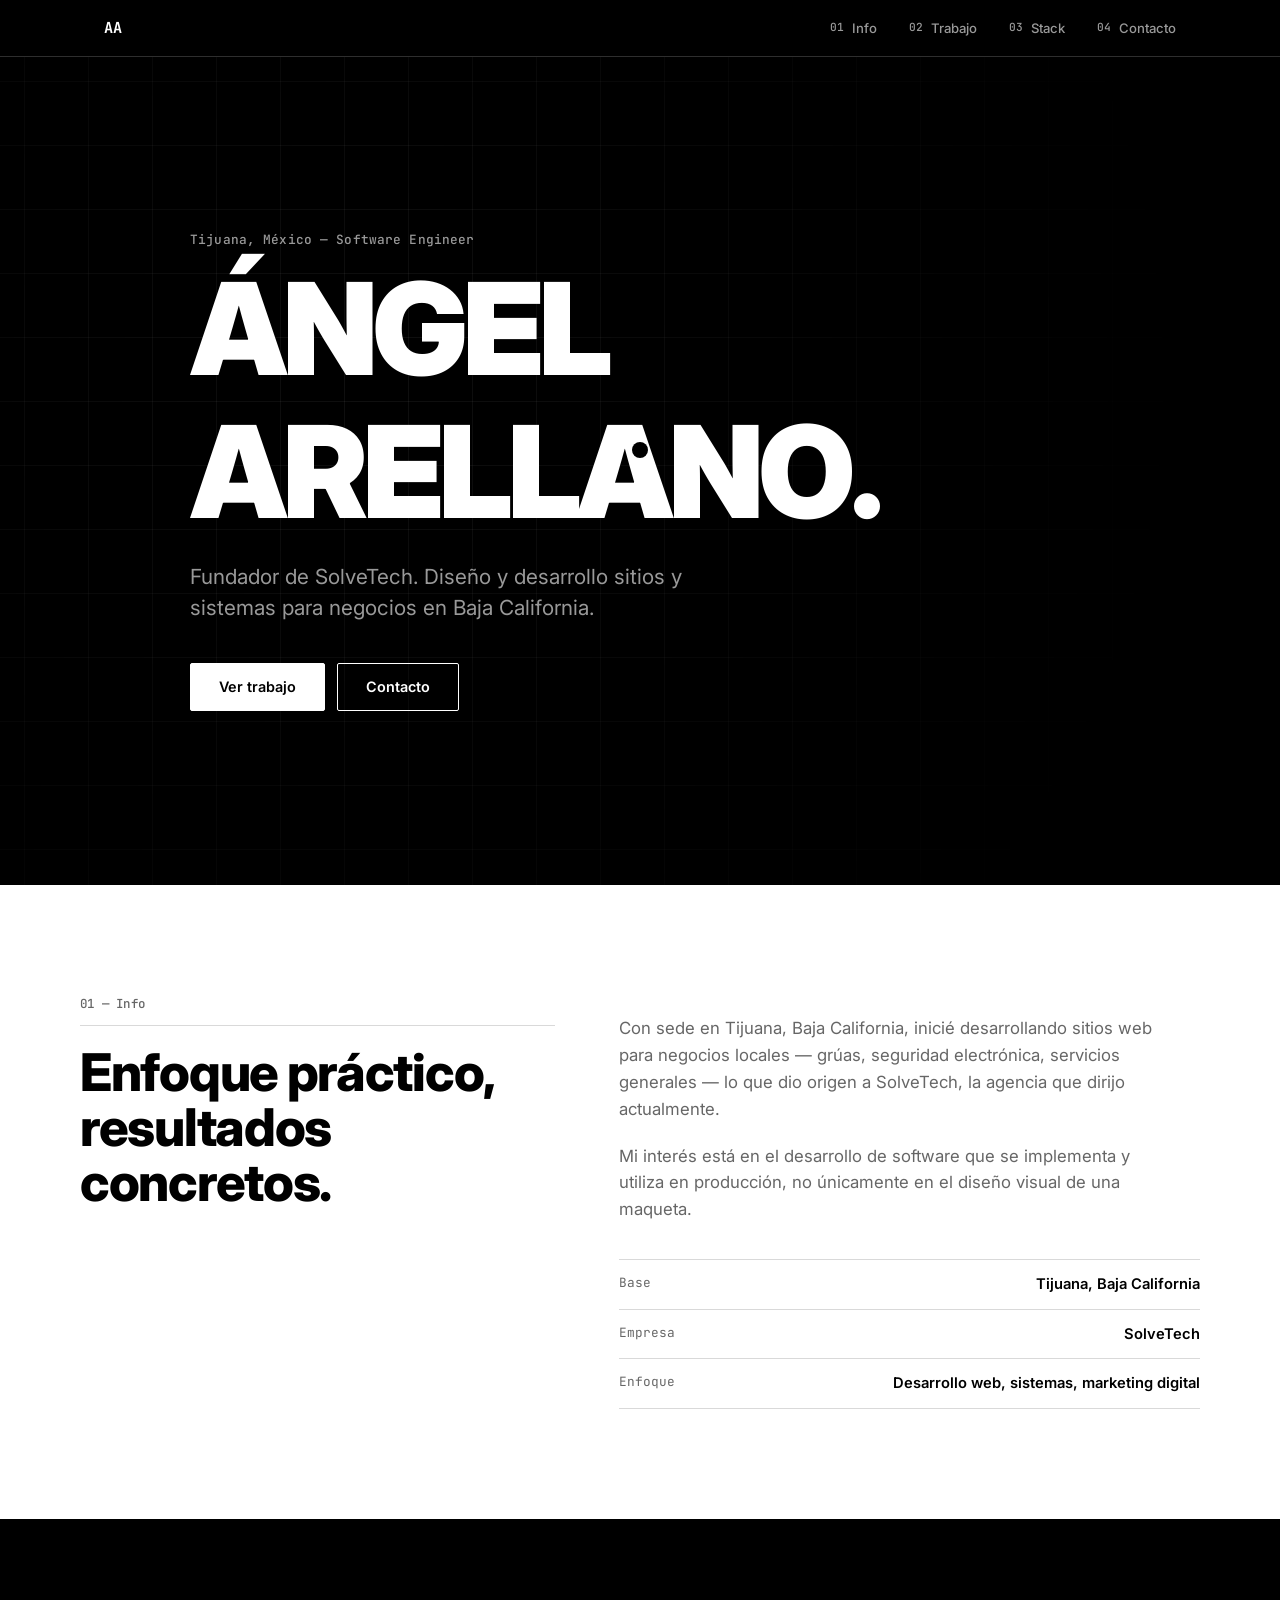
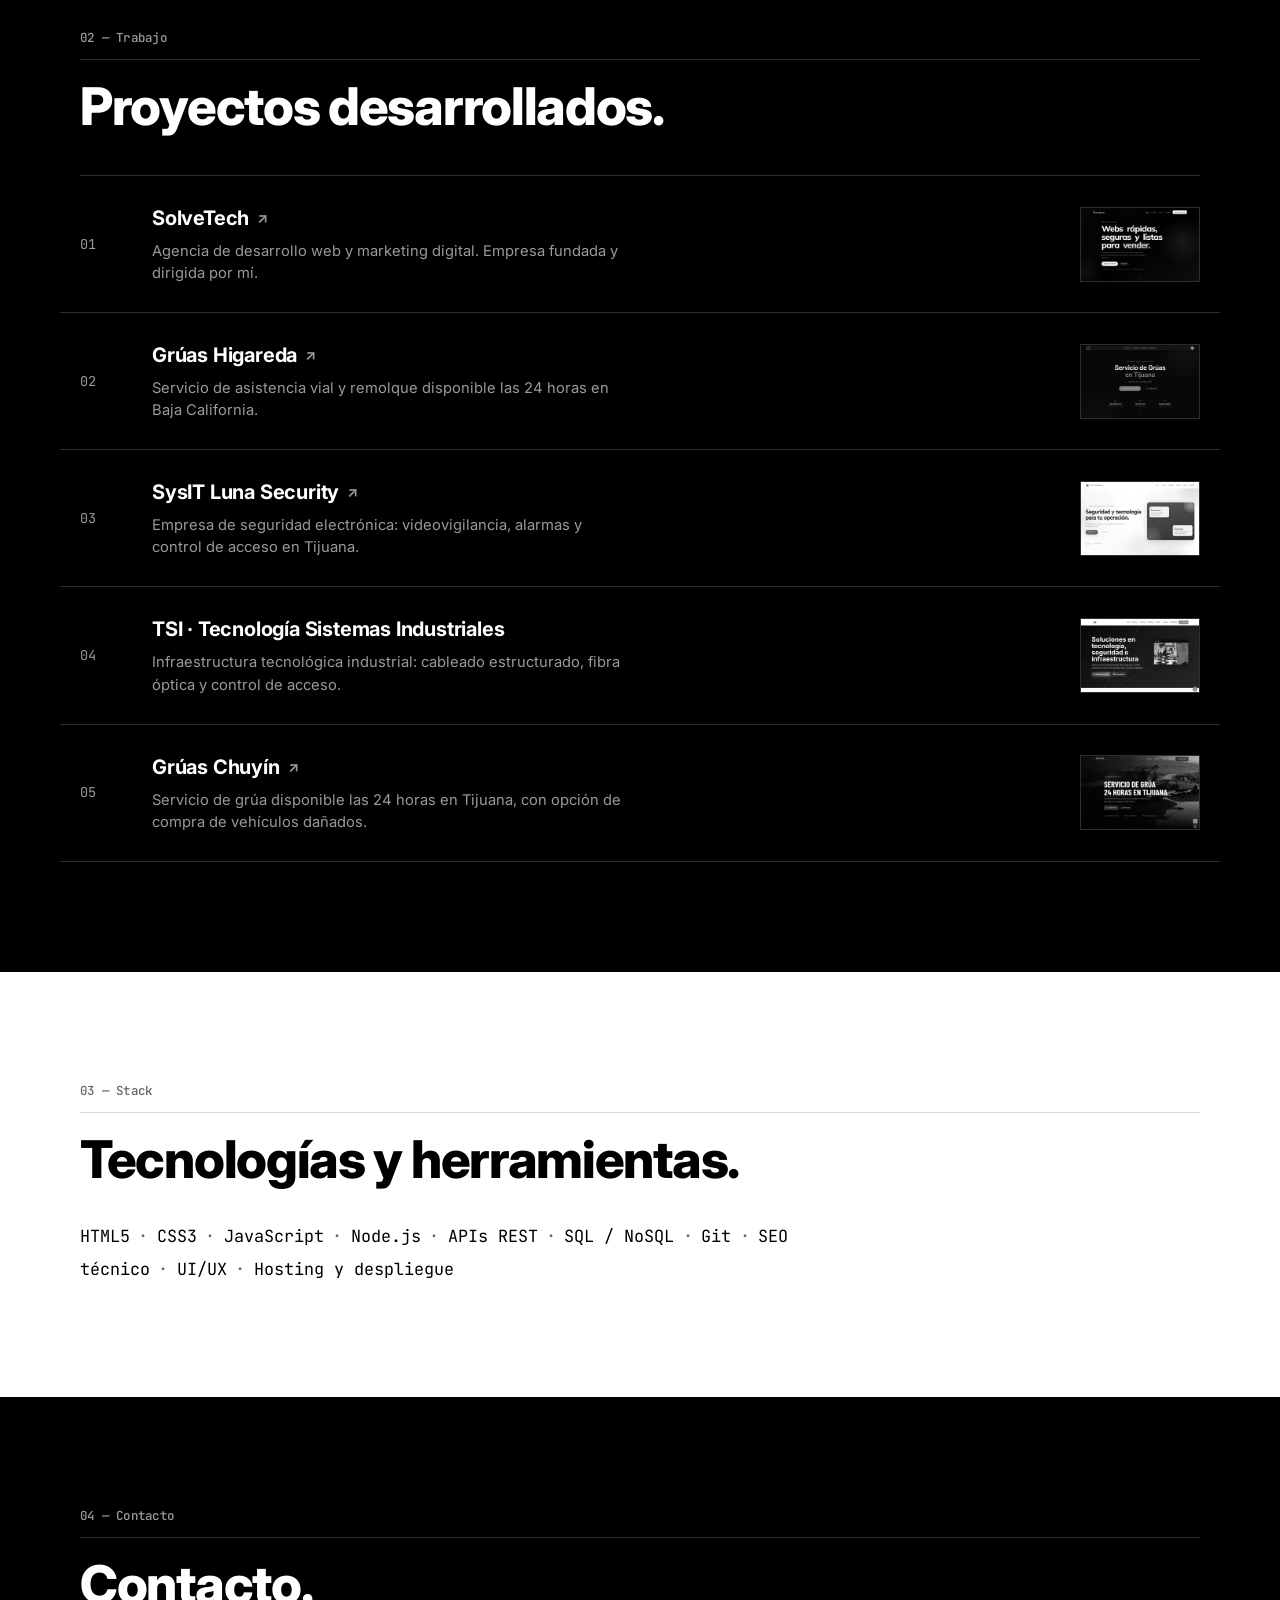
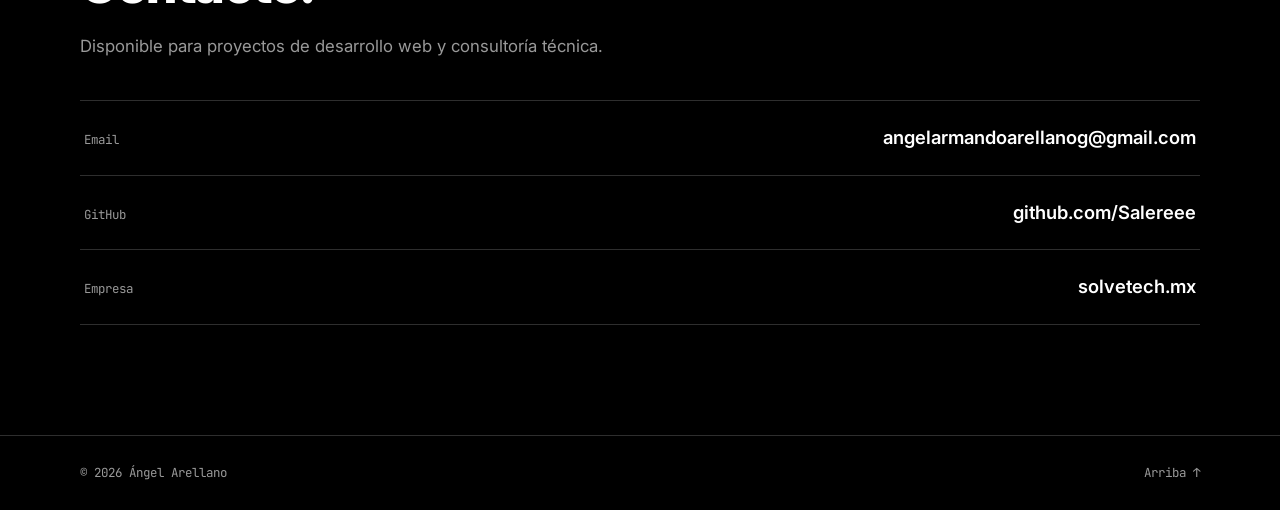
==== commit 1f8e82b5: "Tono más formal, quita pills y suma interactividad al portafolio - Copy reescrito con tono más forma" ====
--- a/portfolio/index.html
+++ b/portfolio/index.html
@@ -4,7 +4,7 @@
 <meta charset="UTF-8">
 <meta name="viewport" content="width=device-width, initial-scale=1.0">
 <title>Ángel Arellano</title>
-<meta name="description" content="Ángel Arellano — Software Engineer en Tijuana. Fundador de SolveTech.">
+<meta name="description" content="Ángel Arellano — Ingeniero de Software en Tijuana, México. Fundador de SolveTech.">
 <link rel="icon" href="../LogoTransparentecClaro.ico">
 <link rel="preconnect" href="https://fonts.googleapis.com">
 <link rel="preconnect" href="https://fonts.gstatic.com" crossorigin>
@@ -12,6 +12,10 @@
 <link rel="stylesheet" href="styles.css">
 </head>
 <body>
+
+<div class="scroll-progress" id="scrollProgress" aria-hidden="true"></div>
+<div class="cursor-dot" id="cursorDot" aria-hidden="true"></div>
+<div class="work-preview" id="workPreview" aria-hidden="true"><img id="workPreviewImg" alt=""></div>
 
 <nav class="nav" id="nav">
   <div class="nav-inner">
@@ -29,14 +33,17 @@
 </nav>
 
 <header class="hero" id="top">
-  <div class="hero-grid" aria-hidden="true"></div>
+  <div class="hero-grid" id="heroGrid" aria-hidden="true"></div>
   <div class="hero-inner">
-    <p class="mono eyebrow reveal">Tijuana, MX — Software Engineer</p>
-    <h1 class="hero-title reveal">Ángel<br>Arellano.</h1>
-    <p class="hero-sub reveal">Fundé SolveTech. Diseño y construyo los sitios de negocios reales en Baja California — sin plantillas.</p>
+    <p class="mono eyebrow reveal">Tijuana, México — Software Engineer</p>
+    <h1 class="hero-title" aria-label="Ángel Arellano.">
+      <span class="line"><span class="letter" style="--i:0">Á</span><span class="letter" style="--i:1">n</span><span class="letter" style="--i:2">g</span><span class="letter" style="--i:3">e</span><span class="letter" style="--i:4">l</span></span>
+      <span class="line"><span class="letter" style="--i:5">A</span><span class="letter" style="--i:6">r</span><span class="letter" style="--i:7">e</span><span class="letter" style="--i:8">l</span><span class="letter" style="--i:9">l</span><span class="letter" style="--i:10">a</span><span class="letter" style="--i:11">n</span><span class="letter" style="--i:12">o</span><span class="letter" style="--i:13">.</span></span>
+    </h1>
+    <p class="hero-sub reveal">Fundador de SolveTech. Diseño y desarrollo sitios y sistemas para negocios en Baja California.</p>
     <div class="hero-actions reveal">
-      <a href="#work" class="btn btn-solid">Ver trabajo</a>
-      <a href="#contact" class="btn btn-line">Contacto</a>
+      <a href="#work" class="btn btn-solid" data-magnetic>Ver trabajo</a>
+      <a href="#contact" class="btn btn-line" data-magnetic>Contacto</a>
     </div>
   </div>
 </header>
@@ -45,14 +52,14 @@
 
   <section class="section section-light" id="about">
     <div class="section-inner about-grid">
-      <div class="reveal">
-        <p class="mono section-eyebrow">01 — Info</p>
-        <h2>Nada de esto es hipotético.</h2>
+      <div>
+        <p class="mono section-eyebrow reveal">01 — Info</p>
+        <h2 class="reveal">Enfoque práctico, resultados concretos.</h2>
       </div>
-      <div class="about-copy reveal">
-        <p class="lead">18 años, en Tijuana. Empecé construyendo sitios para negocios que conocía — grúas, seguridad, servicios — y de ahí salió SolveTech, la agencia que dirijo hoy.</p>
-        <p class="lead">Me interesa el código que se pone en producción y se usa, no el que solo se ve bien en un mockup.</p>
-        <dl class="facts">
+      <div class="about-copy">
+        <p class="lead reveal">Con sede en Tijuana, Baja California, inicié desarrollando sitios web para negocios locales — grúas, seguridad electrónica, servicios generales — lo que dio origen a SolveTech, la agencia que dirijo actualmente.</p>
+        <p class="lead reveal">Mi interés está en el desarrollo de software que se implementa y utiliza en producción, no únicamente en el diseño visual de una maqueta.</p>
+        <dl class="facts reveal">
           <div class="facts-row"><dt>Base</dt><dd>Tijuana, Baja California</dd></div>
           <div class="facts-row"><dt>Empresa</dt><dd>SolveTech</dd></div>
           <div class="facts-row"><dt>Enfoque</dt><dd>Desarrollo web, sistemas, marketing digital</dd></div>
@@ -64,44 +71,44 @@
   <section class="section" id="work">
     <div class="section-inner">
       <p class="mono section-eyebrow reveal">02 — Trabajo</p>
-      <h2 class="reveal">Sitios que he construido.</h2>
+      <h2 class="reveal">Proyectos desarrollados.</h2>
 
       <ul class="work-list">
 
-        <li class="work-row reveal">
+        <li class="work-row reveal" data-magnetic-row>
           <span class="work-idx mono">01</span>
           <div class="work-main">
             <h3><a href="https://solvetech.mx" target="_blank" rel="noopener">SolveTech <span class="arrow">↗</span></a></h3>
-            <p>Agencia de desarrollo web y marketing digital. La empresa que fundé.</p>
+            <p>Agencia de desarrollo web y marketing digital. Empresa fundada y dirigida por mí.</p>
           </div>
           <a href="https://solvetech.mx" target="_blank" rel="noopener" class="work-thumb">
             <img src="assets/images/solvetech.jpg" alt="SolveTech" loading="lazy">
           </a>
         </li>
 
-        <li class="work-row reveal">
+        <li class="work-row reveal" data-magnetic-row>
           <span class="work-idx mono">02</span>
           <div class="work-main">
             <h3><a href="https://gruashigareda.com" target="_blank" rel="noopener">Grúas Higareda <span class="arrow">↗</span></a></h3>
-            <p>Asistencia vial y remolque 24/7 en Baja California.</p>
+            <p>Servicio de asistencia vial y remolque disponible las 24 horas en Baja California.</p>
           </div>
           <a href="https://gruashigareda.com" target="_blank" rel="noopener" class="work-thumb">
             <img src="assets/images/higareda.jpg" alt="Grúas Higareda" loading="lazy">
           </a>
         </li>
 
-        <li class="work-row reveal">
+        <li class="work-row reveal" data-magnetic-row>
           <span class="work-idx mono">03</span>
           <div class="work-main">
             <h3><a href="https://sysitseguridad.com.mx" target="_blank" rel="noopener">SysIT Luna Security <span class="arrow">↗</span></a></h3>
-            <p>Seguridad electrónica: videovigilancia, alarmas y control de acceso en Tijuana.</p>
+            <p>Empresa de seguridad electrónica: videovigilancia, alarmas y control de acceso en Tijuana.</p>
           </div>
           <a href="https://sysitseguridad.com.mx" target="_blank" rel="noopener" class="work-thumb">
             <img src="assets/images/sysit.jpg" alt="SysIT Luna Security" loading="lazy">
           </a>
         </li>
 
-        <li class="work-row reveal">
+        <li class="work-row reveal" data-magnetic-row>
           <span class="work-idx mono">04</span>
           <div class="work-main">
             <h3>TSI · Tecnología Sistemas Industriales</h3>
@@ -112,11 +119,11 @@
           </span>
         </li>
 
-        <li class="work-row reveal">
+        <li class="work-row reveal" data-magnetic-row>
           <span class="work-idx mono">05</span>
           <div class="work-main">
             <h3><a href="https://gruaschuyin.com.mx" target="_blank" rel="noopener">Grúas Chuyín <span class="arrow">↗</span></a></h3>
-            <p>Grúa 24 horas en Tijuana: remolque y compra de autos dañados.</p>
+            <p>Servicio de grúa disponible las 24 horas en Tijuana, con opción de compra de vehículos dañados.</p>
           </div>
           <a href="https://gruaschuyin.com.mx" target="_blank" rel="noopener" class="work-thumb">
             <img src="assets/images/chuyin.jpg" alt="Grúas Chuyín" loading="lazy">
@@ -130,26 +137,18 @@
   <section class="section section-light" id="stack">
     <div class="section-inner">
       <p class="mono section-eyebrow reveal">03 — Stack</p>
-      <h2 class="reveal">Con qué trabajo.</h2>
-      <div class="tags reveal">
-        <span class="tag">HTML5</span>
-        <span class="tag">CSS3</span>
-        <span class="tag">JavaScript</span>
-        <span class="tag">Node.js</span>
-        <span class="tag">APIs REST</span>
-        <span class="tag">SQL / NoSQL</span>
-        <span class="tag">Git</span>
-        <span class="tag">SEO técnico</span>
-        <span class="tag">UI/UX</span>
-        <span class="tag">Hosting &amp; despliegue</span>
-      </div>
+      <h2 class="reveal">Tecnologías y herramientas.</h2>
+      <p class="stack-list mono reveal">
+        <span>HTML5</span><span>CSS3</span><span>JavaScript</span><span>Node.js</span><span>APIs REST</span><span>SQL / NoSQL</span><span>Git</span><span>SEO técnico</span><span>UI/UX</span><span>Hosting y despliegue</span>
+      </p>
     </div>
   </section>
 
   <section class="section" id="contact">
     <div class="section-inner">
       <p class="mono section-eyebrow reveal">04 — Contacto</p>
-      <h2 class="reveal">Escríbeme.</h2>
+      <h2 class="reveal">Contacto.</h2>
+      <p class="lead reveal">Disponible para proyectos de desarrollo web y consultoría técnica.</p>
       <ul class="contact-list">
         <li class="reveal">
           <a href="mailto:angelarmandoarellanog@gmail.com">
--- a/portfolio/styles.css
+++ b/portfolio/styles.css
@@ -36,11 +36,62 @@
   color: var(--black);
 }
 
-.section-light .section-eyebrow,
-.section-light .lead,
-.section-light dt,
-.section-light .tag,
-.section-light .mono { border-color: var(--line-on-white); }
+/* ---------- Scroll progress ---------- */
+
+.scroll-progress {
+  position: fixed;
+  top: 0;
+  left: 0;
+  height: 2px;
+  width: 0%;
+  background: var(--white);
+  mix-blend-mode: difference;
+  z-index: 200;
+  pointer-events: none;
+}
+
+/* ---------- Custom cursor accent (fine pointers only) ---------- */
+
+.cursor-dot {
+  position: fixed;
+  top: 0;
+  left: 0;
+  width: 16px;
+  height: 16px;
+  margin: -8px 0 0 -8px;
+  border-radius: 50%;
+  background: var(--white);
+  mix-blend-mode: difference;
+  pointer-events: none;
+  z-index: 199;
+  opacity: 0;
+  transition: opacity 200ms var(--ease-out);
+}
+
+body.has-fine-pointer .cursor-dot { opacity: 1; }
+
+/* ---------- Floating work preview ---------- */
+
+.work-preview {
+  position: fixed;
+  top: 0;
+  left: 0;
+  width: 280px;
+  aspect-ratio: 8 / 5;
+  overflow: hidden;
+  border: 1px solid rgba(255, 255, 255, 0.25);
+  pointer-events: none;
+  z-index: 150;
+  opacity: 0;
+  will-change: transform, opacity;
+}
+
+.work-preview img {
+  width: 100%;
+  height: 100%;
+  object-fit: cover;
+  object-position: top;
+}
 
 /* ---------- Nav ---------- */
 
@@ -76,16 +127,33 @@
 }
 
 .nav-links a {
+  position: relative;
   display: flex;
   align-items: center;
   gap: 8px;
+  padding: 4px 0;
   font-size: 0.82rem;
   font-weight: 500;
   color: var(--muted-on-black);
   transition: color 200ms var(--ease-out);
 }
 
+.nav-links a::after {
+  content: "";
+  position: absolute;
+  left: 0;
+  right: 0;
+  bottom: 0;
+  height: 1px;
+  background: var(--white);
+  transform: scaleX(0);
+  transform-origin: left;
+  transition: transform 350ms var(--ease-spring);
+}
+
 .nav-links a:hover { color: var(--white); }
+
+.nav-links a:hover::after { transform: scaleX(1); }
 
 .nav-links .idx {
   font-family: "JetBrains Mono", monospace;
@@ -123,7 +191,7 @@
 
 .hero-grid {
   position: absolute;
-  inset: 0;
+  inset: -40px;
   z-index: 0;
   pointer-events: none;
   background-image:
@@ -131,6 +199,7 @@
     linear-gradient(to bottom, rgba(255, 255, 255, 0.06) 1px, transparent 1px);
   background-size: 64px 64px;
   mask-image: radial-gradient(circle at 30% 40%, black, transparent 75%);
+  will-change: transform;
 }
 
 .hero-inner {
@@ -156,6 +225,25 @@
   letter-spacing: -0.04em;
   margin: 0 0 28px;
   text-transform: uppercase;
+}
+
+.hero-title .line {
+  display: block;
+  overflow: hidden;
+  padding: 0.18em 0;
+  margin: -0.18em 0;
+}
+
+.hero-title .letter {
+  display: inline-block;
+  opacity: 0;
+  transform: translateY(100%);
+  animation: letterIn 750ms var(--ease-spring) forwards;
+  animation-delay: calc(var(--i) * 30ms);
+}
+
+@keyframes letterIn {
+  to { opacity: 1; transform: translateY(0); }
 }
 
 .hero-sub {
@@ -183,10 +271,9 @@
   font-size: 0.9rem;
   font-weight: 600;
   border: 1px solid var(--white);
-  transition: background 200ms var(--ease-out), color 200ms var(--ease-out), transform 200ms var(--ease-spring);
-}
-
-.btn:active { transform: scale(0.97); }
+  transition: background 200ms var(--ease-out), color 200ms var(--ease-out);
+  will-change: transform;
+}
 
 .btn-solid {
   background: var(--white);
@@ -209,6 +296,7 @@
 .section-inner { max-width: 1120px; margin: 0 auto; }
 
 .section-eyebrow {
+  position: relative;
   display: block;
   font-size: 0.78rem;
   font-weight: 500;
@@ -216,10 +304,26 @@
   color: var(--muted-on-black);
   margin: 0 0 20px;
   padding-bottom: 14px;
-  border-bottom: 1px solid var(--line-on-black);
-}
-
-.section-light .section-eyebrow { color: var(--muted-on-white); border-bottom: 1px solid var(--line-on-white); }
+}
+
+.section-eyebrow::after {
+  content: "";
+  position: absolute;
+  left: 0;
+  bottom: 0;
+  height: 1px;
+  width: 100%;
+  background: var(--line-on-black);
+  transform-origin: left;
+  transform: scaleX(0);
+  transition: transform 900ms var(--ease-spring);
+}
+
+.section-eyebrow.is-visible::after { transform: scaleX(1); }
+
+.section-light .section-eyebrow { color: var(--muted-on-white); }
+
+.section-light .section-eyebrow::after { background: var(--line-on-white); }
 
 h2 {
   font-size: clamp(2rem, 4.5vw, 3.25rem);
@@ -285,16 +389,33 @@
 }
 
 .work-row {
+  position: relative;
   display: grid;
   grid-template-columns: 48px 1fr 120px;
   align-items: center;
   gap: 24px;
-  padding: 28px 0;
+  padding: 28px 20px;
+  margin: 0 -20px;
   border-bottom: 1px solid var(--line-on-black);
-  transition: background 250ms var(--ease-out);
-}
-
-.work-row:hover { background: rgba(255, 255, 255, 0.03); }
+  overflow: hidden;
+}
+
+.work-row::before {
+  content: "";
+  position: absolute;
+  inset: 0;
+  background: rgba(255, 255, 255, 0.05);
+  transform: scaleX(0);
+  transform-origin: left;
+  transition: transform 500ms var(--ease-spring);
+  z-index: 0;
+}
+
+.work-row:hover::before { transform: scaleX(1); }
+
+.work-idx,
+.work-main,
+.work-thumb { position: relative; z-index: 1; }
 
 .work-idx {
   font-size: 0.85rem;
@@ -309,13 +430,26 @@
 }
 
 .work-main h3 a {
+  position: relative;
   display: inline-flex;
   align-items: center;
   gap: 8px;
-  transition: opacity 200ms var(--ease-out);
-}
-
-.work-main h3 a:hover { opacity: 0.6; }
+}
+
+.work-main h3 a::after {
+  content: "";
+  position: absolute;
+  left: 0;
+  right: 18px;
+  bottom: -2px;
+  height: 1px;
+  background: currentColor;
+  transform: scaleX(0);
+  transform-origin: left;
+  transition: transform 300ms var(--ease-spring);
+}
+
+.work-main h3 a:hover::after { transform: scaleX(1); }
 
 .work-main .arrow {
   font-size: 0.9rem;
@@ -333,7 +467,7 @@
 .work-thumb {
   display: block;
   width: 120px;
-  aspect-ratio: 4 / 3;
+  aspect-ratio: 8 / 5;
   border: 1px solid var(--line-on-black);
   overflow: hidden;
   justify-self: end;
@@ -345,35 +479,53 @@
   object-fit: cover;
   object-position: top;
   filter: grayscale(1) contrast(1.05);
-  transition: filter 300ms var(--ease-out), transform 400ms var(--ease-out);
-}
-
-.work-row:hover .work-thumb img {
-  filter: grayscale(0) contrast(1);
-  transform: scale(1.06);
-}
+  transition: filter 300ms var(--ease-out);
+}
+
+.work-row:hover .work-thumb img { filter: grayscale(0) contrast(1); }
 
 .work-thumb-static { cursor: default; }
 
+body.has-fine-pointer .work-thumb img { transition: filter 300ms var(--ease-out), opacity 300ms var(--ease-out); }
+
+body.has-fine-pointer .work-row:hover .work-thumb img { opacity: 0.35; }
+
 /* ---------- Stack ---------- */
 
-.tags {
-  display: flex;
-  flex-wrap: wrap;
-  gap: 10px;
-  margin-top: 32px;
-}
-
-.tag {
-  font-family: "JetBrains Mono", monospace;
-  font-size: 0.82rem;
-  padding: 9px 16px;
-  border: 1px solid var(--line-on-white);
-  border-radius: 2px;
-  transition: background 200ms var(--ease-out), color 200ms var(--ease-out);
-}
-
-.tag:hover { background: var(--black); color: var(--white); }
+.stack-list {
+  margin: 32px 0 0;
+  font-size: 1.05rem;
+  line-height: 2;
+  max-width: 720px;
+}
+
+.stack-list span {
+  position: relative;
+  cursor: default;
+}
+
+.stack-list span::after {
+  content: "";
+  position: absolute;
+  left: 0;
+  right: 0;
+  bottom: -2px;
+  height: 1px;
+  background: currentColor;
+  transform: scaleX(0);
+  transform-origin: left;
+  transition: transform 300ms var(--ease-spring);
+}
+
+.stack-list span:hover::after { transform: scaleX(1); }
+
+.stack-list span + span::before {
+  content: "·";
+  display: inline-block;
+  width: 1.6em;
+  text-align: center;
+  color: var(--muted-on-white);
+}
 
 /* ---------- Contact ---------- */
 
@@ -387,15 +539,29 @@
 .contact-list li { border-bottom: 1px solid var(--line-on-black); }
 
 .contact-list a {
+  position: relative;
   display: flex;
   align-items: baseline;
   justify-content: space-between;
   gap: 16px;
   padding: 24px 4px;
-  transition: opacity 200ms var(--ease-out);
-}
-
-.contact-list a:hover { opacity: 0.6; }
+  overflow: hidden;
+}
+
+.contact-list a::before {
+  content: "";
+  position: absolute;
+  inset: 0;
+  background: rgba(255, 255, 255, 0.05);
+  transform: translateX(-100%);
+  transition: transform 400ms var(--ease-spring);
+  z-index: 0;
+}
+
+.contact-list a:hover::before { transform: translateX(0); }
+
+.contact-list .mono,
+.contact-list .contact-value { position: relative; z-index: 1; }
 
 .contact-list .mono {
   font-size: 0.78rem;
@@ -421,9 +587,28 @@
   color: var(--muted-on-black);
 }
 
-.footer-inner a { color: var(--muted-on-black); transition: color 200ms var(--ease-out); }
+.footer-inner a {
+  position: relative;
+  color: var(--muted-on-black);
+  transition: color 200ms var(--ease-out);
+}
+
+.footer-inner a::after {
+  content: "";
+  position: absolute;
+  left: 0;
+  right: 0;
+  bottom: -2px;
+  height: 1px;
+  background: currentColor;
+  transform: scaleX(0);
+  transform-origin: left;
+  transition: transform 300ms var(--ease-spring);
+}
 
 .footer-inner a:hover { color: var(--white); }
+
+.footer-inner a:hover::after { transform: scaleX(1); }
 
 /* ---------- Reveal on scroll ---------- */
 
@@ -483,6 +668,24 @@
   .work-thumb { grid-area: thumb; width: 100%; justify-self: stretch; margin-top: 16px; }
 
   .section { padding: 72px 20px; }
+
+  .contact-list a {
+    flex-direction: column;
+    align-items: flex-start;
+    gap: 6px;
+  }
+
+  .contact-value { font-size: 1rem; word-break: break-word; }
+
+  .cursor-dot,
+  .work-preview { display: none; }
+}
+
+/* ---------- Fine-pointer-only interactivity ---------- */
+
+@media (hover: none), (pointer: coarse) {
+  .cursor-dot,
+  .work-preview { display: none; }
 }
 
 /* ---------- Reduced motion & contrast ---------- */
@@ -496,11 +699,23 @@
     transform: none;
   }
 
+  .hero-title .letter {
+    animation: none;
+    opacity: 1;
+    transform: none;
+  }
+
   .btn,
   .work-thumb img,
   .nav-toggle span,
-  .tag {
+  .work-row::before,
+  .contact-list a::before,
+  .section-eyebrow::after {
     transition: opacity 200ms ease !important;
     transform: none !important;
   }
-}
+
+  .cursor-dot,
+  .work-preview,
+  .scroll-progress { display: none; }
+}
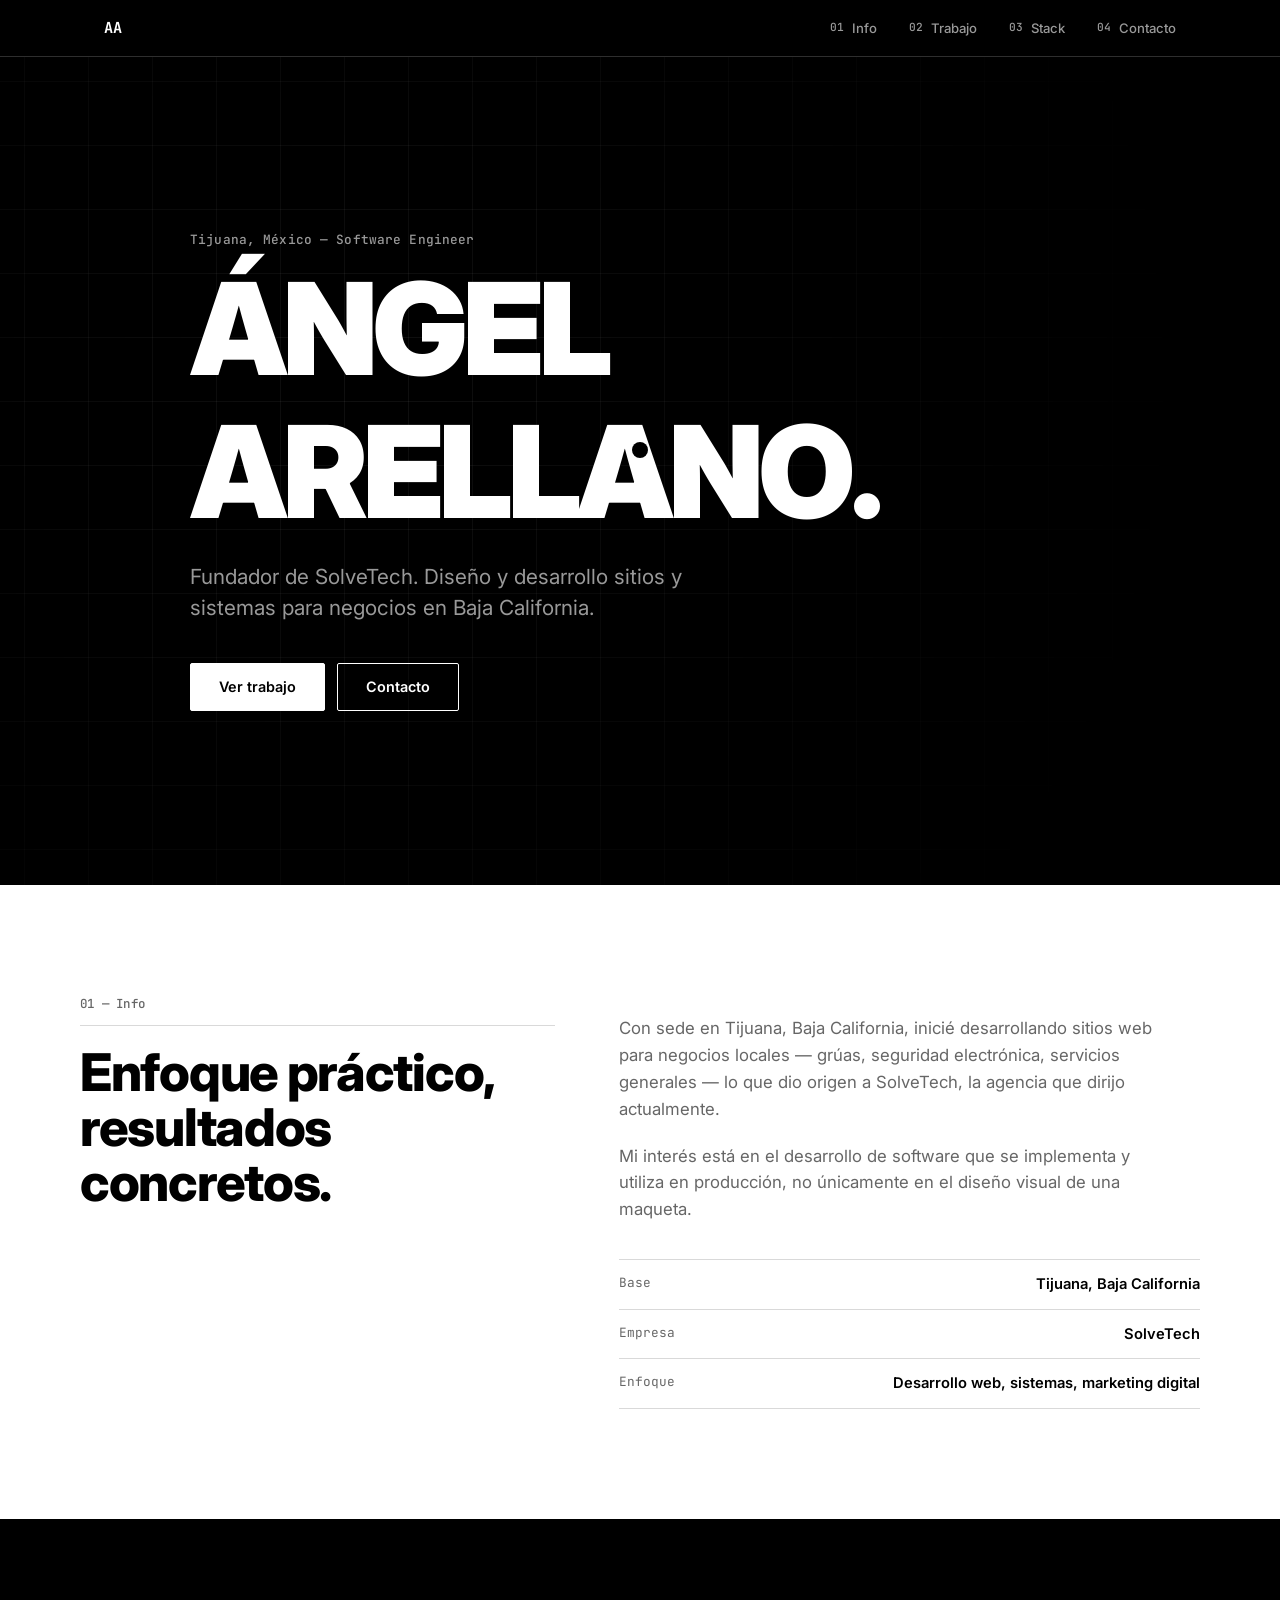
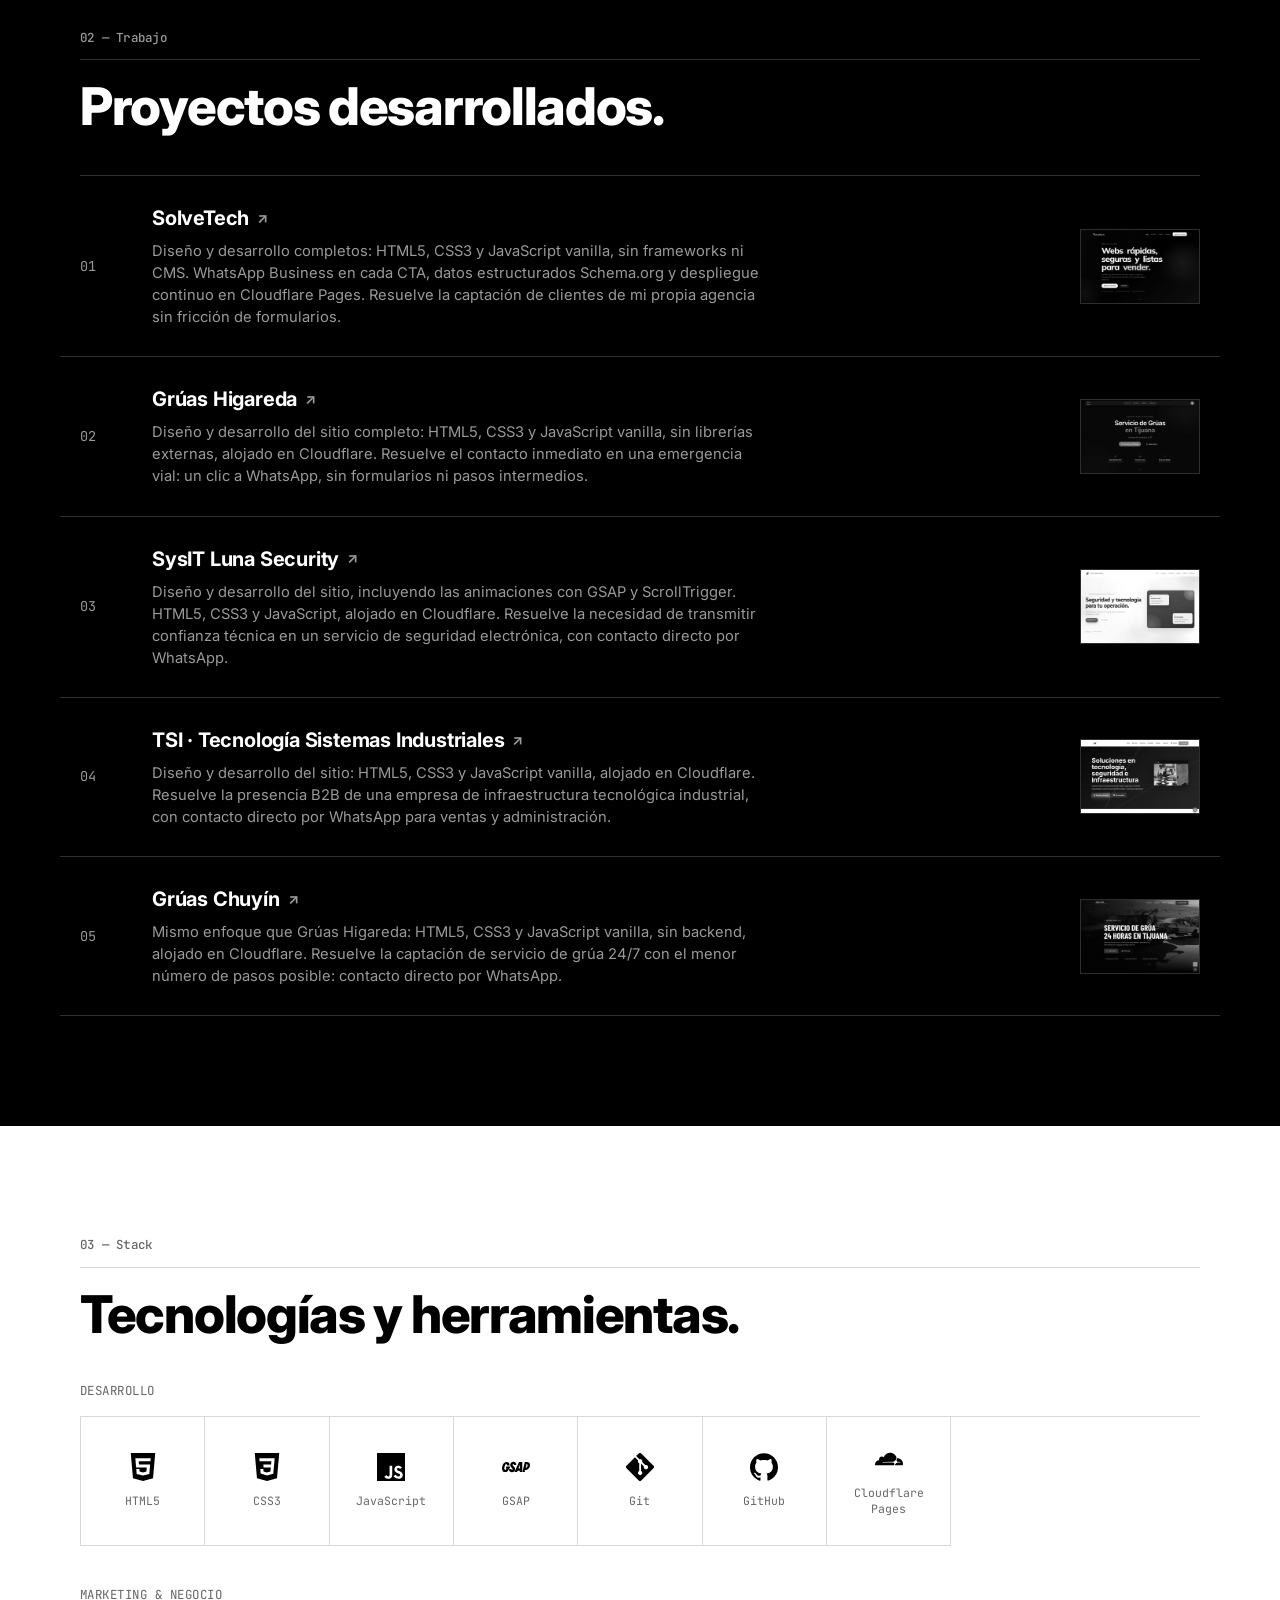
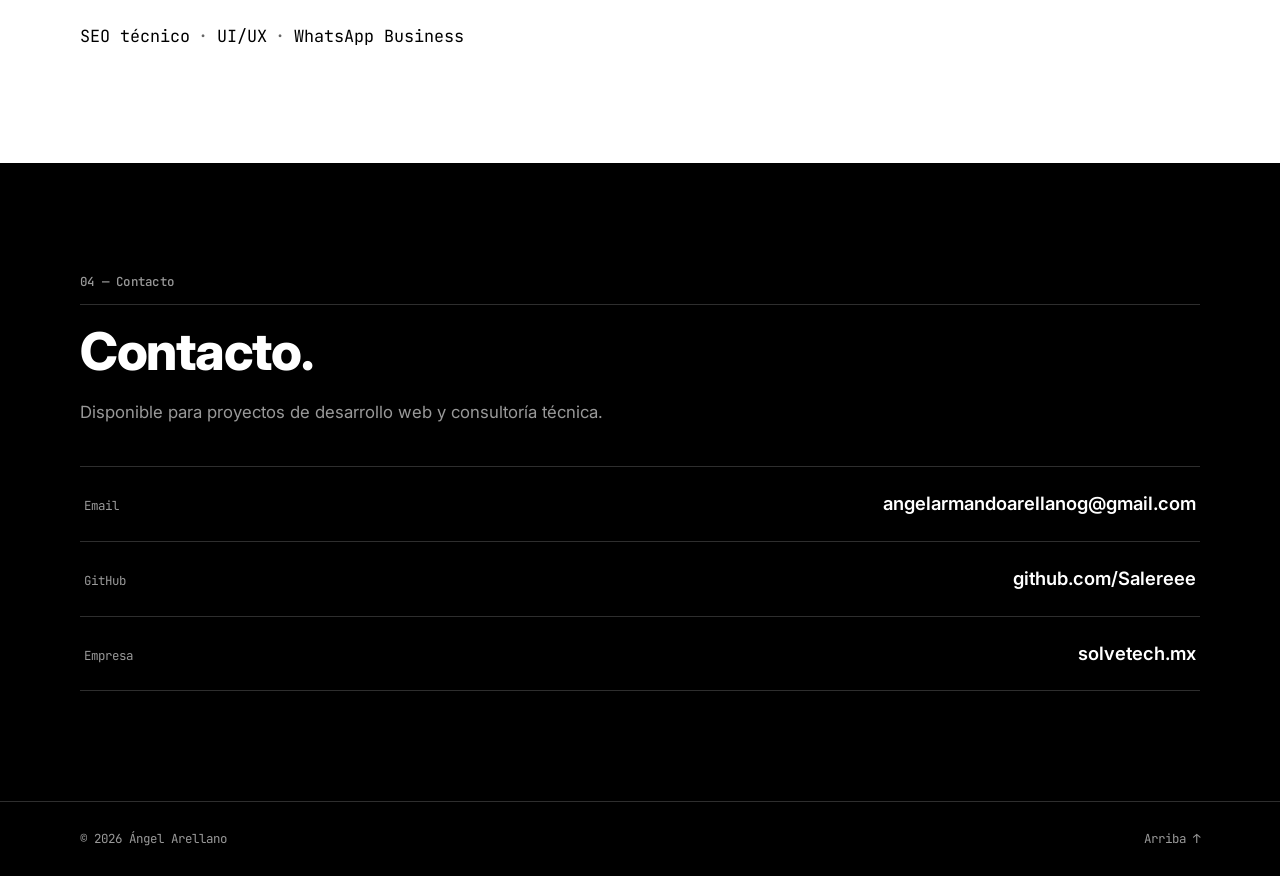
==== commit b22b8b0c: "Especifica contenido técnico real de cada proyecto y del stack - Cada proyecto en Trabajo ahora desc" ====
--- a/portfolio/index.html
+++ b/portfolio/index.html
@@ -79,7 +79,7 @@
           <span class="work-idx mono">01</span>
           <div class="work-main">
             <h3><a href="https://solvetech.mx" target="_blank" rel="noopener">SolveTech <span class="arrow">↗</span></a></h3>
-            <p>Agencia de desarrollo web y marketing digital. Empresa fundada y dirigida por mí.</p>
+            <p>Diseño y desarrollo completos: HTML5, CSS3 y JavaScript vanilla, sin frameworks ni CMS. WhatsApp Business en cada CTA, datos estructurados Schema.org y despliegue continuo en Cloudflare Pages. Resuelve la captación de clientes de mi propia agencia sin fricción de formularios.</p>
           </div>
           <a href="https://solvetech.mx" target="_blank" rel="noopener" class="work-thumb">
             <img src="assets/images/solvetech.jpg" alt="SolveTech" loading="lazy">
@@ -90,7 +90,7 @@
           <span class="work-idx mono">02</span>
           <div class="work-main">
             <h3><a href="https://gruashigareda.com" target="_blank" rel="noopener">Grúas Higareda <span class="arrow">↗</span></a></h3>
-            <p>Servicio de asistencia vial y remolque disponible las 24 horas en Baja California.</p>
+            <p>Diseño y desarrollo del sitio completo: HTML5, CSS3 y JavaScript vanilla, sin librerías externas, alojado en Cloudflare. Resuelve el contacto inmediato en una emergencia vial: un clic a WhatsApp, sin formularios ni pasos intermedios.</p>
           </div>
           <a href="https://gruashigareda.com" target="_blank" rel="noopener" class="work-thumb">
             <img src="assets/images/higareda.jpg" alt="Grúas Higareda" loading="lazy">
@@ -101,7 +101,7 @@
           <span class="work-idx mono">03</span>
           <div class="work-main">
             <h3><a href="https://sysitseguridad.com.mx" target="_blank" rel="noopener">SysIT Luna Security <span class="arrow">↗</span></a></h3>
-            <p>Empresa de seguridad electrónica: videovigilancia, alarmas y control de acceso en Tijuana.</p>
+            <p>Diseño y desarrollo del sitio, incluyendo las animaciones con GSAP y ScrollTrigger. HTML5, CSS3 y JavaScript, alojado en Cloudflare. Resuelve la necesidad de transmitir confianza técnica en un servicio de seguridad electrónica, con contacto directo por WhatsApp.</p>
           </div>
           <a href="https://sysitseguridad.com.mx" target="_blank" rel="noopener" class="work-thumb">
             <img src="assets/images/sysit.jpg" alt="SysIT Luna Security" loading="lazy">
@@ -111,19 +111,19 @@
         <li class="work-row reveal" data-magnetic-row>
           <span class="work-idx mono">04</span>
           <div class="work-main">
-            <h3>TSI · Tecnología Sistemas Industriales</h3>
-            <p>Infraestructura tecnológica industrial: cableado estructurado, fibra óptica y control de acceso.</p>
-          </div>
-          <span class="work-thumb work-thumb-static">
+            <h3><a href="https://tsitijuana.com" target="_blank" rel="noopener">TSI · Tecnología Sistemas Industriales <span class="arrow">↗</span></a></h3>
+            <p>Diseño y desarrollo del sitio: HTML5, CSS3 y JavaScript vanilla, alojado en Cloudflare. Resuelve la presencia B2B de una empresa de infraestructura tecnológica industrial, con contacto directo por WhatsApp para ventas y administración.</p>
+          </div>
+          <a href="https://tsitijuana.com" target="_blank" rel="noopener" class="work-thumb">
             <img src="assets/images/tsi.jpg" alt="TSI Tijuana" loading="lazy">
-          </span>
+          </a>
         </li>
 
         <li class="work-row reveal" data-magnetic-row>
           <span class="work-idx mono">05</span>
           <div class="work-main">
             <h3><a href="https://gruaschuyin.com.mx" target="_blank" rel="noopener">Grúas Chuyín <span class="arrow">↗</span></a></h3>
-            <p>Servicio de grúa disponible las 24 horas en Tijuana, con opción de compra de vehículos dañados.</p>
+            <p>Mismo enfoque que Grúas Higareda: HTML5, CSS3 y JavaScript vanilla, sin backend, alojado en Cloudflare. Resuelve la captación de servicio de grúa 24/7 con el menor número de pasos posible: contacto directo por WhatsApp.</p>
           </div>
           <a href="https://gruaschuyin.com.mx" target="_blank" rel="noopener" class="work-thumb">
             <img src="assets/images/chuyin.jpg" alt="Grúas Chuyín" loading="lazy">
@@ -138,8 +138,42 @@
     <div class="section-inner">
       <p class="mono section-eyebrow reveal">03 — Stack</p>
       <h2 class="reveal">Tecnologías y herramientas.</h2>
+
+      <p class="mono stack-label reveal">Desarrollo</p>
+      <div class="tech-grid reveal">
+        <div class="tech-item">
+          <svg viewBox="0 0 24 24" aria-hidden="true"><path d="M1.5 0h21l-1.91 21.563L11.977 24l-8.564-2.438L1.5 0zm7.031 9.75l-.232-2.718 10.059.003.23-2.622L5.412 4.41l.698 8.01h9.126l-.326 3.426-2.91.804-2.955-.81-.188-2.11H6.248l.33 4.171L12 19.351l5.379-1.443.744-8.157H8.531z"/></svg>
+          <span>HTML5</span>
+        </div>
+        <div class="tech-item">
+          <svg viewBox="0 0 24 24" aria-hidden="true"><path d="M1.5 0h21l-1.91 21.563L11.977 24l-8.565-2.438L1.5 0zm17.09 4.413L5.41 4.41l.213 2.622 10.125.002-.255 2.716h-6.64l.24 2.573h6.182l-.366 3.523-2.91.804-2.956-.81-.188-2.11h-2.61l.29 3.855L12 19.288l5.373-1.53L18.59 4.414z"/></svg>
+          <span>CSS3</span>
+        </div>
+        <div class="tech-item">
+          <svg viewBox="0 0 24 24" aria-hidden="true"><path d="M0 0h24v24H0V0zm22.034 18.276c-.175-1.095-.888-2.015-3.003-2.873-.736-.345-1.554-.585-1.797-1.14-.091-.33-.105-.51-.046-.705.15-.646.915-.84 1.515-.66.39.12.75.42.976.9 1.034-.676 1.034-.676 1.755-1.125-.27-.42-.404-.601-.586-.78-.63-.705-1.469-1.065-2.834-1.034l-.705.089c-.676.165-1.32.525-1.71 1.005-1.14 1.291-.811 3.541.569 4.471 1.365 1.02 3.361 1.244 3.616 2.205.24 1.17-.87 1.545-1.966 1.41-.811-.18-1.26-.586-1.755-1.336l-1.83 1.051c.21.48.45.689.81 1.109 1.74 1.756 6.09 1.666 6.871-1.004.029-.09.24-.705.074-1.65l.046.067zm-8.983-7.245h-2.248c0 1.938-.009 3.864-.009 5.805 0 1.232.063 2.363-.138 2.711-.33.689-1.18.601-1.566.48-.396-.196-.597-.466-.83-.855-.063-.105-.11-.196-.127-.196l-1.825 1.125c.305.63.75 1.172 1.324 1.517.855.51 2.004.675 3.207.405.783-.226 1.458-.691 1.811-1.411.51-.93.402-2.07.397-3.346.012-2.054 0-4.109 0-6.179l.004-.056z"/></svg>
+          <span>JavaScript</span>
+        </div>
+        <div class="tech-item">
+          <svg viewBox="0 0 24 24" aria-hidden="true"><path d="M9.83,7.59C10.647,7.595 11.267,7.828 11.672,8.282C12.055,8.713 12.239,9.336 12.219,10.132L12.205,10.193C12.197,10.211 12.185,10.229 12.17,10.243C12.14,10.272 12.099,10.288 12.057,10.288L10.398,10.288C10.29,10.288 10.199,10.2 10.199,10.093C10.199,9.669 10.071,9.435 9.809,9.383L9.689,9.372C9.347,9.372 9.125,9.583 9.119,9.951C9.112,10.361 9.344,10.734 10.004,11.374C10.872,12.19 11.221,12.913 11.204,13.867C11.177,15.411 10.127,16.41 8.531,16.41C7.716,16.41 7.093,16.191 6.678,15.761C6.258,15.324 6.066,14.683 6.106,13.855C6.108,13.813 6.125,13.772 6.155,13.743C6.185,13.714 6.226,13.698 6.267,13.698L7.983,13.698C8.007,13.699 8.03,13.705 8.052,13.715C8.073,13.726 8.092,13.741 8.107,13.76C8.12,13.775 8.129,13.793 8.135,13.813C8.14,13.832 8.141,13.853 8.137,13.873C8.118,14.171 8.171,14.394 8.288,14.518C8.363,14.598 8.469,14.639 8.599,14.639C8.916,14.639 9.102,14.414 9.109,14.024C9.115,13.687 9.007,13.39 8.427,12.792C7.676,12.058 7.003,11.3 7.024,10.108C7.037,9.416 7.311,8.784 7.798,8.327C8.312,7.845 9.014,7.59 9.83,7.59ZM4.047,7.618C4.794,7.612 5.381,7.842 5.789,8.303C6.221,8.79 6.44,9.524 6.441,10.485C6.44,10.527 6.422,10.567 6.392,10.597C6.362,10.626 6.322,10.643 6.28,10.643L4.479,10.643C4.448,10.642 4.417,10.629 4.395,10.607C4.373,10.584 4.361,10.553 4.36,10.522C4.346,9.899 4.172,9.576 3.828,9.538L3.757,9.534C3.067,9.535 2.66,10.472 2.444,10.992C2.142,11.719 1.988,12.507 2.018,13.293C2.033,13.659 2.092,14.173 2.438,14.386C2.746,14.575 3.185,14.45 3.451,14.24C3.716,14.031 3.93,13.669 4.02,13.339C4.033,13.293 4.033,13.258 4.021,13.241C4.015,13.233 4.003,13.229 3.989,13.226L3.485,13.222C3.461,13.222 3.436,13.216 3.414,13.206C3.392,13.196 3.372,13.181 3.356,13.162C3.344,13.148 3.335,13.13 3.331,13.112C3.327,13.093 3.327,13.074 3.331,13.056L3.647,11.682C3.663,11.611 3.726,11.558 3.804,11.548L3.804,11.545L6.839,11.545C6.846,11.545 6.854,11.545 6.86,11.546C6.939,11.556 6.995,11.63 6.994,11.71L6.994,11.714L6.678,13.085C6.661,13.163 6.583,13.22 6.494,13.22L6.113,13.22C6.1,13.22 6.086,13.225 6.075,13.233C6.064,13.241 6.056,13.253 6.052,13.266C5.7,14.46 5.223,15.282 4.594,15.775C4.058,16.195 3.399,16.391 2.517,16.391C1.725,16.391 1.191,16.136 0.738,15.633C0.14,14.967 -0.107,13.879 0.043,12.566C0.313,10.103 1.589,7.618 4.047,7.618ZM21.016,7.75C23.026,7.75 24.03,8.662 23.999,10.461C23.962,12.569 22.678,14.119 20.745,14.477C20.47,14.527 20.191,14.547 19.912,14.545L18.978,14.541C18.963,14.541 18.948,14.547 18.937,14.558C18.926,14.568 18.92,14.583 18.92,14.598C18.92,14.608 18.922,14.618 18.928,14.627C18.933,14.636 18.941,14.643 18.95,14.648L19.744,15.062C19.809,15.096 19.835,15.153 19.82,15.226C19.815,15.249 19.618,16.139 19.613,16.159C19.596,16.237 19.533,16.282 19.442,16.282L17.739,16.282C17.715,16.282 17.69,16.277 17.668,16.267C17.646,16.257 17.626,16.241 17.61,16.223C17.598,16.208 17.589,16.191 17.585,16.173C17.58,16.155 17.581,16.135 17.585,16.116L19.481,7.875C19.5,7.789 19.581,7.751 19.653,7.751L21.016,7.75ZM17.273,7.762C17.292,7.77 17.31,7.781 17.324,7.795C17.338,7.81 17.351,7.828 17.358,7.847C17.366,7.866 17.369,7.886 17.369,7.906L17.358,16.119C17.361,16.138 17.36,16.158 17.355,16.177C17.35,16.196 17.34,16.213 17.328,16.228C17.313,16.245 17.295,16.259 17.274,16.268C17.254,16.277 17.232,16.282 17.21,16.281L15.397,16.281C15.377,16.282 15.356,16.277 15.337,16.27C15.318,16.262 15.3,16.25 15.286,16.236C15.272,16.221 15.26,16.204 15.253,16.185C15.245,16.166 15.241,16.146 15.241,16.125L15.28,15.328C15.282,15.241 15.28,15.217 15.229,15.211L15.161,15.209L13.447,15.209C13.323,15.209 13.314,15.22 13.27,15.334L12.914,16.191C12.882,16.252 12.818,16.281 12.722,16.281L10.927,16.281C10.818,16.281 10.74,16.173 10.781,16.072L14.499,7.873C14.524,7.824 14.562,7.75 14.648,7.75L17.214,7.75C17.234,7.75 17.254,7.754 17.273,7.762ZM15.5,9.985C15.492,9.953 15.466,9.956 15.445,9.998C15.43,10.028 15.416,10.06 15.405,10.091L14.121,13.274C14.114,13.294 14.109,13.31 14.105,13.322C14.104,13.328 14.103,13.335 14.104,13.341C14.105,13.347 14.108,13.353 14.111,13.358C14.115,13.363 14.12,13.367 14.126,13.37C14.131,13.373 14.137,13.376 14.143,13.376L15.215,13.39C15.334,13.38 15.34,13.374 15.352,13.253C15.354,13.21 15.506,10.022 15.5,9.985ZM20.112,9.582C20.097,9.582 20.083,9.588 20.072,9.599C20.061,9.609 20.055,9.624 20.054,9.639C20.054,9.649 20.057,9.659 20.062,9.668C20.068,9.677 20.075,9.685 20.084,9.69C20.097,9.697 20.869,10.104 20.926,10.135C20.968,10.158 20.969,10.198 20.955,10.267C20.948,10.298 20.415,12.642 20.416,12.644C20.419,12.647 20.435,12.655 20.515,12.655L20.551,12.655C21.446,12.619 21.934,11.561 21.952,10.534C21.961,9.979 21.772,9.638 21.429,9.588L21.358,9.582L20.112,9.582Z"/></svg>
+          <span>GSAP</span>
+        </div>
+        <div class="tech-item">
+          <svg viewBox="0 0 24 24" aria-hidden="true"><path d="M13.09 23.549a1.54 1.54 0 0 1-2.18 0L.451 13.089a1.54 1.54 0 0 1 0-2.179l7.191-7.19 2.733 2.733a1.85 1.85 0 0 0 .964 2.326v6.66a1.849 1.849 0 1 0 1.54 0V8.957l2.508 2.508a1.85 1.85 0 1 0 1.09-1.09l-2.634-2.634a1.85 1.85 0 0 0-2.378-2.377L8.73 2.63 10.91.451a1.54 1.54 0 0 1 2.179 0l10.459 10.46a1.54 1.54 0 0 1 0 2.179z"/></svg>
+          <span>Git</span>
+        </div>
+        <div class="tech-item">
+          <svg viewBox="0 0 24 24" aria-hidden="true"><path d="M12 .297c-6.63 0-12 5.373-12 12 0 5.303 3.438 9.8 8.205 11.385.6.113.82-.258.82-.577 0-.285-.01-1.04-.015-2.04-3.338.724-4.042-1.61-4.042-1.61C4.422 18.07 3.633 17.7 3.633 17.7c-1.087-.744.084-.729.084-.729 1.205.084 1.838 1.236 1.838 1.236 1.07 1.835 2.809 1.305 3.495.998.108-.776.417-1.305.76-1.605-2.665-.3-5.466-1.332-5.466-5.93 0-1.31.465-2.38 1.235-3.22-.135-.303-.54-1.523.105-3.176 0 0 1.005-.322 3.3 1.23.96-.267 1.98-.399 3-.405 1.02.006 2.04.138 3 .405 2.28-1.552 3.285-1.23 3.285-1.23.645 1.653.24 2.873.12 3.176.765.84 1.23 1.91 1.23 3.22 0 4.61-2.805 5.625-5.475 5.92.42.36.81 1.096.81 2.22 0 1.606-.015 2.896-.015 3.286 0 .315.21.69.825.57C20.565 22.092 24 17.592 24 12.297c0-6.627-5.373-12-12-12"/></svg>
+          <span>GitHub</span>
+        </div>
+        <div class="tech-item">
+          <svg viewBox="0 0 24 24" aria-hidden="true"><path d="M16.5088 16.8447c.1475-.5068.0908-.9707-.1553-1.3154-.2246-.3164-.6045-.499-1.0615-.5205l-8.6592-.1123a.1559.1559 0 0 1-.1333-.0713c-.0283-.042-.0351-.0986-.021-.1553.0278-.084.1123-.1484.2036-.1562l8.7359-.1123c1.0351-.0489 2.1601-.8868 2.5537-1.9136l.499-1.3013c.0215-.0561.0293-.1128.0147-.168-.5625-2.5463-2.835-4.4453-5.5499-4.4453-2.5039 0-4.6284 1.6177-5.3876 3.8614-.4927-.3658-1.1187-.5625-1.794-.499-1.2026.119-2.1665 1.083-2.2861 2.2856-.0283.31-.0069.6128.0635.894C1.5683 13.171 0 14.7754 0 16.752c0 .1748.0142.3515.0352.5273.0141.083.0844.1475.1689.1475h15.9814c.0909 0 .1758-.0645.2032-.1553l.12-.4268zm2.7568-5.5634c-.0771 0-.1611 0-.2383.0112-.0566 0-.1054.0415-.127.0976l-.3378 1.1744c-.1475.5068-.0918.9707.1543 1.3164.2256.3164.6055.498 1.0625.5195l1.8437.1133c.0557 0 .1055.0263.1329.0703.0283.043.0351.1074.0214.1562-.0283.084-.1132.1485-.204.1553l-1.921.1123c-1.041.0488-2.1582.8867-2.5527 1.914l-.1406.3585c-.0283.0713.0215.1416.0986.1416h6.5977c.0771 0 .1474-.0489.169-.126.1122-.4082.1757-.837.1757-1.2803 0-2.6025-2.125-4.727-4.7344-4.727"/></svg>
+          <span>Cloudflare Pages</span>
+        </div>
+      </div>
+
+      <p class="mono stack-label reveal">Marketing &amp; Negocio</p>
       <p class="stack-list mono reveal">
-        <span>HTML5</span><span>CSS3</span><span>JavaScript</span><span>Node.js</span><span>APIs REST</span><span>SQL / NoSQL</span><span>Git</span><span>SEO técnico</span><span>UI/UX</span><span>Hosting y despliegue</span>
+        <span>SEO técnico</span><span>UI/UX</span><span>WhatsApp Business</span>
       </p>
     </div>
   </section>
--- a/portfolio/styles.css
+++ b/portfolio/styles.css
@@ -461,7 +461,7 @@
   font-size: 0.92rem;
   color: var(--muted-on-black);
   line-height: 1.5;
-  max-width: 480px;
+  max-width: 620px;
 }
 
 .work-thumb {
@@ -484,16 +484,61 @@
 
 .work-row:hover .work-thumb img { filter: grayscale(0) contrast(1); }
 
-.work-thumb-static { cursor: default; }
-
 body.has-fine-pointer .work-thumb img { transition: filter 300ms var(--ease-out), opacity 300ms var(--ease-out); }
 
 body.has-fine-pointer .work-row:hover .work-thumb img { opacity: 0.35; }
 
 /* ---------- Stack ---------- */
 
+.stack-label {
+  font-size: 0.78rem;
+  letter-spacing: 0.04em;
+  text-transform: uppercase;
+  color: var(--muted-on-white);
+  margin: 40px 0 16px;
+}
+
+.stack-label:first-of-type { margin-top: 32px; }
+
+.tech-grid {
+  display: grid;
+  grid-template-columns: repeat(auto-fill, minmax(120px, 1fr));
+  border-top: 1px solid var(--line-on-white);
+  border-left: 1px solid var(--line-on-white);
+}
+
+.tech-item {
+  display: flex;
+  flex-direction: column;
+  align-items: center;
+  justify-content: center;
+  gap: 12px;
+  padding: 28px 12px;
+  border-right: 1px solid var(--line-on-white);
+  border-bottom: 1px solid var(--line-on-white);
+  transition: background 250ms var(--ease-out);
+}
+
+.tech-item:hover { background: rgba(0, 0, 0, 0.04); }
+
+.tech-item svg {
+  width: 28px;
+  height: 28px;
+  fill: currentColor;
+  transition: transform 300ms var(--ease-spring);
+}
+
+.tech-item:hover svg { transform: scale(1.15); }
+
+.tech-item span {
+  font-family: "JetBrains Mono", monospace;
+  font-size: 0.72rem;
+  text-align: center;
+  color: var(--muted-on-white);
+}
+
 .stack-list {
-  margin: 32px 0 0;
+  margin: 0;
   font-size: 1.05rem;
   line-height: 2;
   max-width: 720px;
